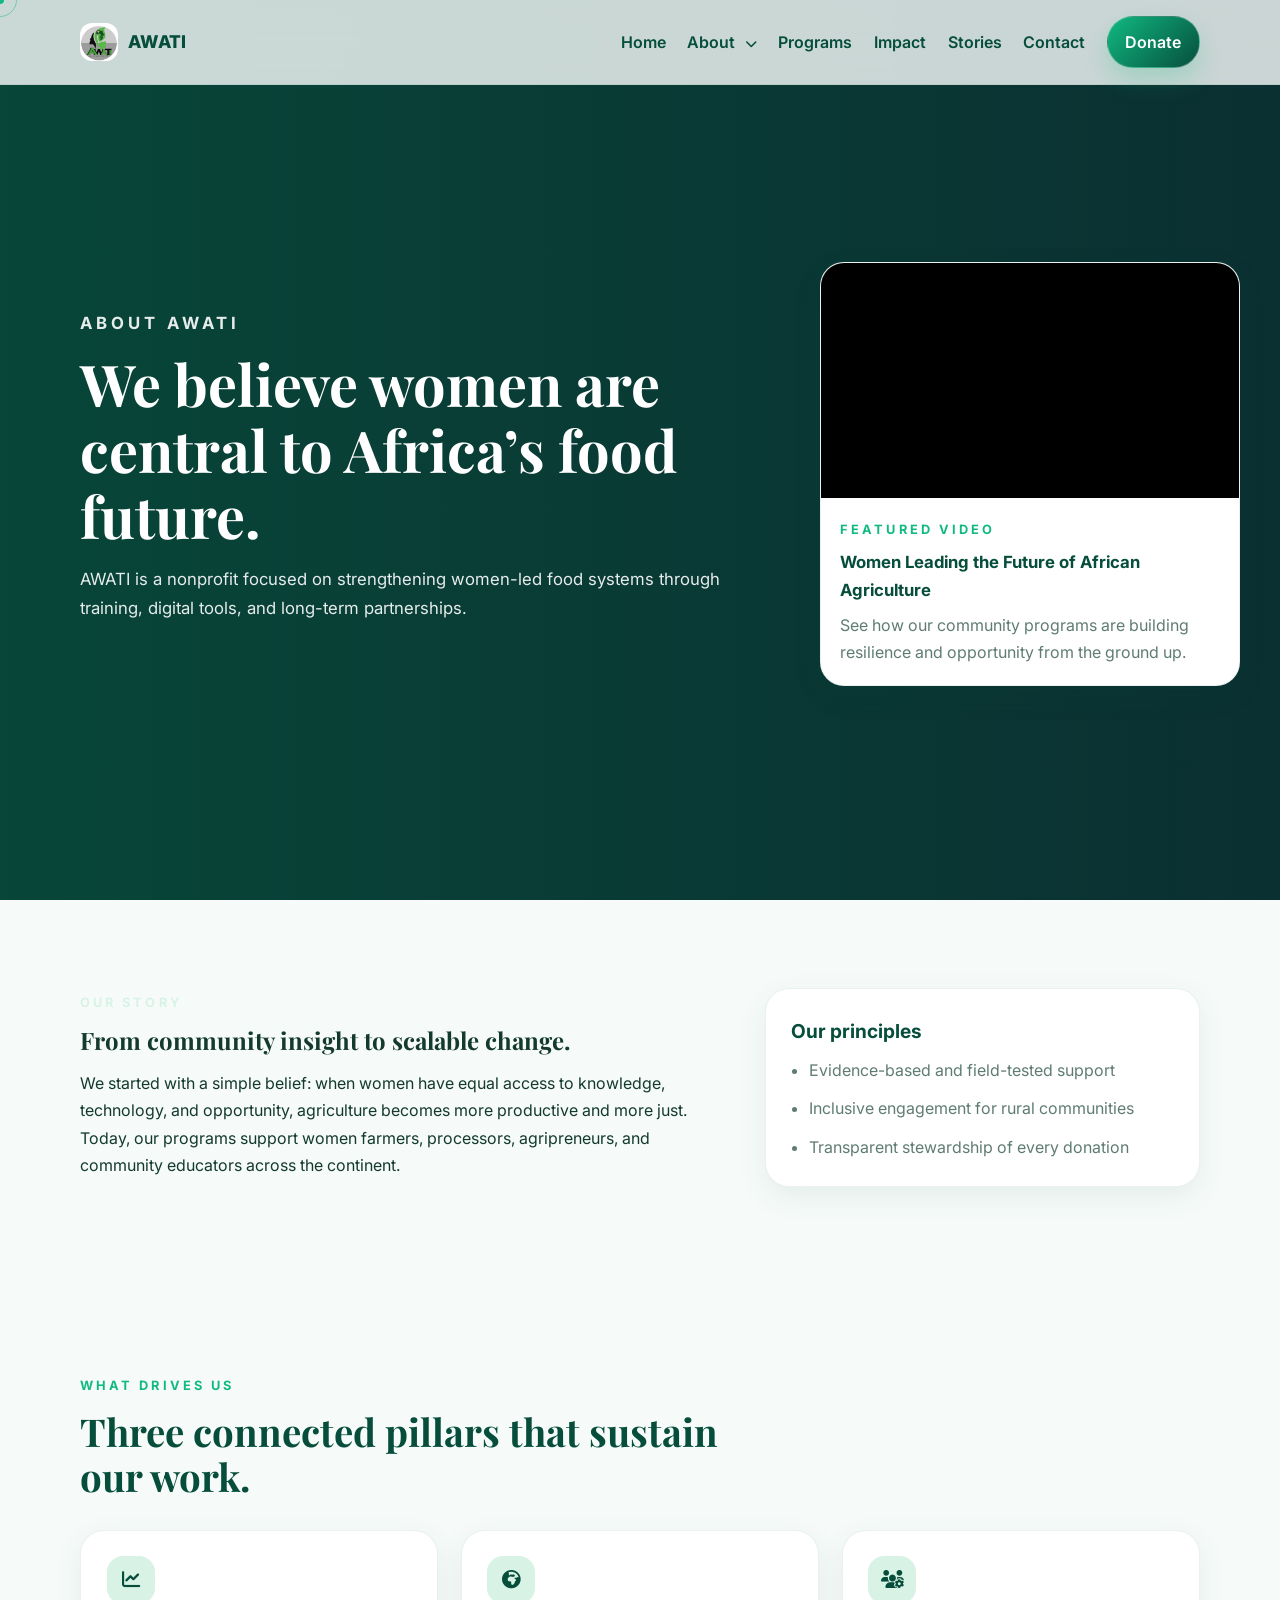
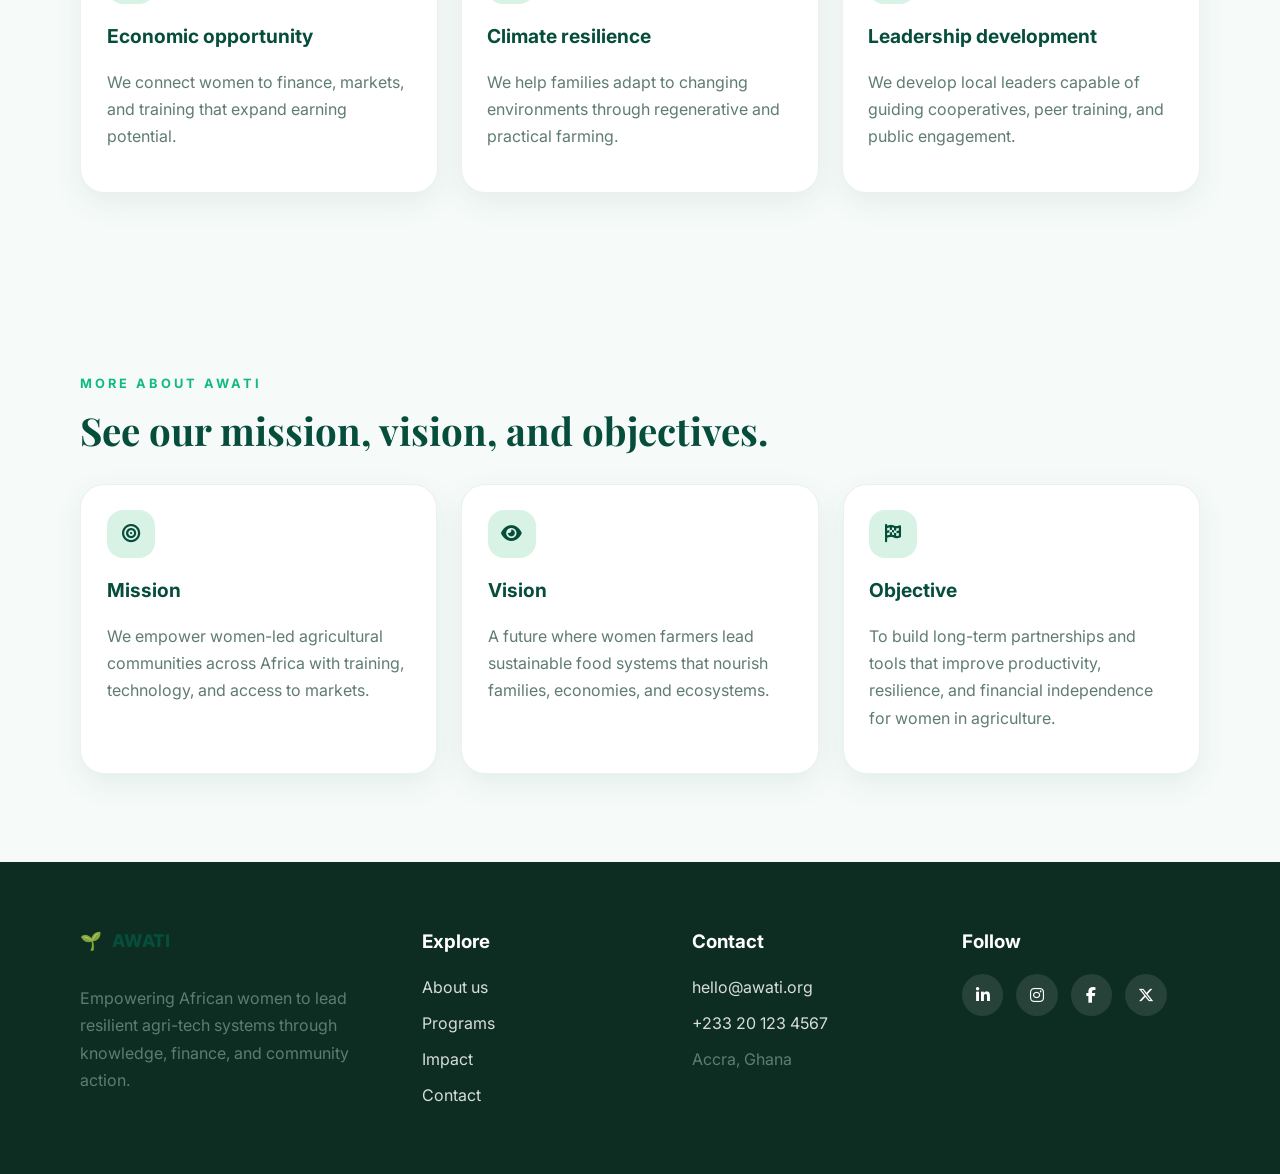
==== about.html @ 0ef60b50 "Add files via upload" ====
<!DOCTYPE html>
<html lang="en">
  <head>
    <meta charset="UTF-8" />
    <meta name="viewport" content="width=device-width, initial-scale=1.0" />
    <title>About AWATI | African Women Agri-Tech Initiative</title>
    <meta name="description" content="Learn how AWATI advances women-led agricultural innovation across Africa." />
    <link rel="preconnect" href="https://fonts.googleapis.com" />
    <link rel="preconnect" href="https://fonts.gstatic.com" crossorigin />
    <link
      href="https://fonts.googleapis.com/css2?family=Inter:wght@400;500;600;700;800&family=Playfair+Display:wght@600;700&display=swap"
      rel="stylesheet"
    />
    <link
      rel="stylesheet"
      href="https://cdnjs.cloudflare.com/ajax/libs/font-awesome/6.5.0/css/all.min.css"
      crossorigin="anonymous"
      referrerpolicy="no-referrer"
    />
    <link rel="stylesheet" href="assets/css/styles.css" />
  </head>
  <body>
    <div class="cursor-dot" aria-hidden="true"></div>
    <div class="cursor-ring" aria-hidden="true"></div>
    <a class="skip-link" href="#main-content">Skip to content</a>

    <header class="site-header">
      <div class="container nav-shell">
        <a class="brand" href="index.html" aria-label="AWATI home">
          <img class="brand-logo" src="assets/images/logo.jpg" alt="AWATI logo" />
          <span class="brand-text">AWATI</span>
        </a>

        <button class="menu-toggle" aria-label="Toggle navigation" aria-expanded="false">
          <span></span>
          <span></span>
          <span></span>
        </button>

        <nav class="site-nav" aria-label="Primary navigation">
          <a class="nav-link" href="index.html">Home</a>
          <div class="nav-item nav-item--dropdown">
            <a class="nav-link" href="about.html" aria-haspopup="true" aria-expanded="false">
              About
              <i class="fa-solid fa-chevron-down nav-chevron" aria-hidden="true"></i>
            </a>
            <div class="nav-dropdown" role="menu" aria-label="About quick links">
              <a class="nav-dropdown-link" href="about.html" role="menuitem">About us</a>
              <a class="nav-dropdown-link" href="team.html" role="menuitem">Our Team</a>
              <a class="nav-dropdown-link" href="about.html#mission" role="menuitem">Mission</a>
              <a class="nav-dropdown-link" href="about.html#vision" role="menuitem">Vision</a>
              <a class="nav-dropdown-link" href="about.html#objective" role="menuitem">Objective</a>
            </div>
          </div>
          <a class="nav-link" href="programs.html">Programs</a>
          <a class="nav-link" href="impact.html">Impact</a>
          <a class="nav-link" href="stories.html">Stories</a>
          <a class="nav-link" href="contact.html">Contact</a>
          <a class="nav-link nav-link--donate" href="contact.html">Donate</a>
        </nav>
      </div>
    </header>

    <main id="main-content">
      <section class="hero hero-inner">
        <div class="hero-media hero-about" aria-hidden="true"></div>
        <div class="hero-overlay"></div>
        <div class="container hero-content hero-content--split">
          <div class="hero-copy narrow">
            <p class="eyebrow">About AWATI</p>
            <h1>We believe women are central to Africa’s food future.</h1>
            <p>
              AWATI is a nonprofit focused on strengthening women-led food systems through training,
              digital tools, and long-term partnerships.
            </p>
          </div>

          <article class="video-card hero-video-card">
            <div class="video-embed-wrapper">
              <iframe
                src="https://www.youtube.com/embed/YQHsXMglC9A?rel=0"
                title="Women Leading the Future of African Agriculture"
                loading="lazy"
                allow="accelerometer; autoplay; clipboard-write; encrypted-media; gyroscope; picture-in-picture"
                allowfullscreen
              ></iframe>
            </div>
            <div class="video-content">
              <p class="eyebrow">Featured video</p>
              <h3>Women Leading the Future of African Agriculture</h3>
              <p>See how our community programs are building resilience and opportunity from the ground up.</p>
            </div>
          </article>
        </div>
      </section>

      <section class="section">
        <div class="container split-layout">
          <div>
            <p class="eyebrow">Our story</p>
            <h2>From community insight to scalable change.</h2>
            <p>
              We started with a simple belief: when women have equal access to knowledge, technology,
              and opportunity, agriculture becomes more productive and more just. Today, our programs
              support women farmers, processors, agripreneurs, and community educators across the continent.
            </p>
          </div>
          <div class="panel-card">
            <h3>Our principles</h3>
            <ul class="check-list">
              <li>Evidence-based and field-tested support</li>
              <li>Inclusive engagement for rural communities</li>
              <li>Transparent stewardship of every donation</li>
            </ul>
          </div>
        </div>
      </section>

      <section class="section">
        <div class="container">
          <div class="section-heading">
            <p class="eyebrow">What drives us</p>
            <h2>Three connected pillars that sustain our work.</h2>
          </div>
          <div class="card-grid three-up">
            <article class="info-card">
              <div class="icon-badge"><i class="fa-solid fa-chart-line"></i></div>
              <h3>Economic opportunity</h3>
              <p>We connect women to finance, markets, and training that expand earning potential.</p>
            </article>
            <article class="info-card">
              <div class="icon-badge"><i class="fa-solid fa-earth-africa"></i></div>
              <h3>Climate resilience</h3>
              <p>We help families adapt to changing environments through regenerative and practical farming.</p>
            </article>
            <article class="info-card">
              <div class="icon-badge"><i class="fa-solid fa-users-gear"></i></div>
              <h3>Leadership development</h3>
              <p>We develop local leaders capable of guiding cooperatives, peer training, and public engagement.</p>
            </article>
          </div>
        </div>
      </section>

      <section class="section section--focus-grid">
        <div class="container">
          <div class="section-heading">
            <p class="eyebrow">More about AWATI</p>
            <h2>See our mission, vision, and objectives.</h2>
          </div>
          <div class="card-grid three-up">
            <article id="mission" class="info-card">
              <div class="icon-badge"><i class="fa-solid fa-bullseye"></i></div>
              <h3>Mission</h3>
              <p>We empower women-led agricultural communities across Africa with training, technology, and access to markets.</p>
            </article>
            <article id="vision" class="info-card">
              <div class="icon-badge"><i class="fa-solid fa-eye"></i></div>
              <h3>Vision</h3>
              <p>A future where women farmers lead sustainable food systems that nourish families, economies, and ecosystems.</p>
            </article>
            <article id="objective" class="info-card">
              <div class="icon-badge"><i class="fa-solid fa-flag-checkered"></i></div>
              <h3>Objective</h3>
              <p>To build long-term partnerships and tools that improve productivity, resilience, and financial independence for women in agriculture.</p>
            </article>
          </div>
        </div>
      </section>
    </main>

    <footer class="site-footer">
      <div class="container footer-grid">
        <div>
          <a class="brand footer-brand" href="index.html">
            <span class="brand-mark">🌱</span>
            <span class="brand-text">AWATI</span>
          </a>
          <p>Empowering African women to lead resilient agri-tech systems through knowledge, finance, and community action.</p>
        </div>
        <div>
          <h3>Explore</h3>
          <ul>
            <li><a href="about.html">About us</a></li>
            <li><a href="programs.html">Programs</a></li>
            <li><a href="impact.html">Impact</a></li>
            <li><a href="contact.html">Contact</a></li>
          </ul>
        </div>
        <div>
          <h3>Contact</h3>
          <ul>
            <li><a href="mailto:hello@awati.org">hello@awati.org</a></li>
            <li><a href="tel:+233201234567">+233 20 123 4567</a></li>
            <li>Accra, Ghana</li>
          </ul>
        </div>
        <div>
          <h3>Follow</h3>
          <div class="social-links">
            <a href="https://www.linkedin.com" target="_blank" rel="noreferrer" aria-label="LinkedIn"><i class="fa-brands fa-linkedin-in"></i></a>
            <a href="https://www.instagram.com" target="_blank" rel="noreferrer" aria-label="Instagram"><i class="fa-brands fa-instagram"></i></a>
            <a href="https://www.facebook.com" target="_blank" rel="noreferrer" aria-label="Facebook"><i class="fa-brands fa-facebook-f"></i></a>
            <a href="https://www.x.com" target="_blank" rel="noreferrer" aria-label="X"><i class="fa-brands fa-x-twitter"></i></a>
          </div>
        </div>
      </div>
    </footer>

    <script src="assets/js/script.js"></script>
  </body>
</html>
---- assets/css/styles.css ----
/* Global design tokens and theme variables */
:root {
  --color-emerald: #10b981;
  --color-forest: #064e3b;
  --color-sage: #d8f3e5;
  --color-bg: #f6fbf9;
  --color-surface: #ffffff;
  --color-text: #133a2d;
  --color-muted: #5f7c72;
  --radius-lg: 24px;
  --radius-md: 16px;
  --shadow-soft: 0 20px 45px rgba(6, 78, 59, 0.12);
  --shadow-card: 0 10px 30px rgba(6, 78, 59, 0.08);
  --container: min(1120px, calc(100% - 2rem));
  --transition: 220ms ease;
}

* {
  box-sizing: border-box;
}

html {
  scroll-behavior: smooth;
}

/* Core page styling and typography */
body {
  margin: 0;
  font-family: 'Inter', sans-serif;
  color: var(--color-text);
  background: var(--color-bg);
  line-height: 1.7;
  overflow-x: hidden;
}

img {
  display: block;
  width: 100%;
}

a {
  color: inherit;
  text-decoration: none;
}

button,
input,
textarea {
  font: inherit;
}

button {
  cursor: pointer;
}

.skip-link {
  position: absolute;
  left: -999px;
  top: 0;
  background: var(--color-forest);
  color: white;
  padding: 0.8rem 1rem;
  z-index: 1000;
}

.skip-link:focus {
  left: 1rem;
  top: 1rem;
}

.container {
  width: var(--container);
  margin: 0 auto;
}

/* Sticky navigation and brand treatment */
.site-header {
  position: fixed;
  inset: 0 0 auto 0;
  z-index: 500;
  padding: 1rem 0;
  background: rgba(246, 251, 249, 0.82);
  backdrop-filter: blur(16px);
  border-bottom: 1px solid rgba(6, 78, 59, 0.08);
}

body[data-theme='dark'] {
  --color-bg: #071612;
  --color-surface: #0f2a21;
  --color-text: #f4fff8;
  --color-muted: #a6c9ba;
  --color-sage: #143b2d;
  --shadow-soft: 0 20px 45px rgba(0, 0, 0, 0.28);
  --shadow-card: 0 10px 30px rgba(0, 0, 0, 0.2);
}

.nav-shell {
  display: flex;
  align-items: center;
  justify-content: space-between;
  gap: 1rem;
}

.brand {
  display: inline-flex;
  align-items: center;
  gap: 0.6rem;
  font-weight: 800;
  font-size: 1.1rem;
  letter-spacing: 0.02em;
}

  .brand-logo {
    display: inline-block;
    width: 2.4rem;
    height: 2.4rem;
    border-radius: 0.75rem;
    object-fit: contain;
  }


.brand-text {
  color: var(--color-forest);
}

.site-nav {
  display: flex;
  align-items: center;
  gap: 1.35rem;
}

.nav-item {
  position: relative;
}

.nav-item--dropdown:hover .nav-dropdown,
.nav-item--dropdown:focus-within .nav-dropdown {
  opacity: 1;
  visibility: visible;
  transform: translateY(0);
}

.nav-link {
  position: relative;
  font-weight: 600;
  color: var(--color-forest);
  transition: color var(--transition);
}

.nav-link::after {
  content: '';
  position: absolute;
  left: 0;
  bottom: -0.25rem;
  width: 100%;
  height: 2px;
  background: var(--color-emerald);
  transform: scaleX(0);
  transform-origin: center;
  transition: transform var(--transition);
}

.nav-link:hover::after,
.nav-link:focus-visible::after {
  transform: scaleX(1);
}

.nav-link--donate {
  padding: 0.72rem 1.1rem;
  border-radius: 999px;
  background: linear-gradient(135deg, var(--color-emerald), var(--color-forest));
  color: white;
  box-shadow: 0 12px 24px rgba(16, 185, 129, 0.22);
  border: 1px solid rgba(255, 255, 255, 0.2);
  transition: transform var(--transition), box-shadow var(--transition), filter var(--transition);
}

.nav-link--donate::after {
  display: none;
}

.nav-link--donate:hover,
.nav-link--donate:focus-visible {
  transform: translateY(-2px);
  box-shadow: 0 16px 28px rgba(16, 185, 129, 0.35);
  filter: brightness(1.04);
}

.nav-chevron {
  margin-left: 0.35rem;
  font-size: 0.75rem;
}

.nav-dropdown {
  position: absolute;
  top: calc(100% + 0.75rem);
  left: 50%;
  min-width: 210px;
  padding: 0.75rem;
  border-radius: 18px;
  background: white;
  box-shadow: var(--shadow-soft);
  opacity: 0;
  visibility: hidden;
  transform: translate(-50%, -0.5rem);
  transition: opacity var(--transition), transform var(--transition), visibility var(--transition);
  z-index: 20;
}

.nav-dropdown-link {
  display: block;
  padding: 0.75rem 1rem;
  border-radius: 14px;
  color: var(--color-forest);
  font-size: 0.95rem;
  font-weight: 600;
  transition: background var(--transition), color var(--transition);
}

.nav-dropdown-link:not(:last-child) {
  margin-bottom: 0.25rem;
}

.nav-dropdown-link:hover,
.nav-dropdown-link:focus-visible {
  background: var(--color-sage);
}

.menu-toggle {
  display: none;
  flex-direction: column;
  gap: 0.3rem;
  border: 0;
  background: transparent;
  padding: 0.25rem;
}

.theme-toggle {
  display: inline-flex;
  align-items: center;
  justify-content: center;
  width: 2.45rem;
  height: 2.45rem;
  border: 0;
  border-radius: 999px;
  background: rgba(16, 185, 129, 0.12);
  color: var(--color-forest);
  transition: transform var(--transition), background var(--transition);
}

.theme-toggle:hover,
.theme-toggle:focus-visible {
  transform: translateY(-2px);
  background: rgba(16, 185, 129, 0.2);
}

.menu-toggle span {
  width: 1.5rem;
  height: 2px;
  background: var(--color-forest);
  border-radius: 999px;
  transition: transform var(--transition), opacity var(--transition);
}

/* Hero layout, overlay, and parallax visuals */
.hero {
  position: relative;
  min-height: 100vh;
  display: grid;
  align-items: center;
  background: #0f172a;
  color: white;
}

.hero-media {
  position: absolute;
  inset: 0;
  overflow: hidden;
  background-image: url('https://images.unsplash.com/photo-1501004318641-b39e6451bec6?auto=format&fit=crop&w=1600&q=80');
  background-size: cover;
  background-position: center;
  transform: translateY(var(--parallax-offset, 0px));
  transition: transform 0.2s ease-out;
}

.hero-slide {
  position: absolute;
  inset: 0;
  opacity: 0;
  background-size: cover;
  background-position: center;
  background-repeat: no-repeat;
  filter: saturate(1.08) contrast(1.05);
  transition: opacity 0.8s ease, transform 0.8s ease;
}

.hero-slide.active {
  opacity: 1;
  transform: scale(1.01);
}

.section--focus-grid .card-grid {
  gap: 1.5rem;
}

.section-heading h2 {
  max-width: 700px;
  margin: 0 auto;
}

.hero-about {
  background-image: url('https://images.unsplash.com/photo-1464226184884-fa280b87c399?auto=format&fit=crop&w=1600&q=80');
}

.hero-programs {
  background-image: url('https://images.unsplash.com/photo-1461354464878-ad92f492a5a0?auto=format&fit=crop&w=1600&q=80');
}

.hero-impact {
  background-image: url('https://images.unsplash.com/photo-1472396961693-142e6e269027?auto=format&fit=crop&w=1600&q=80');
}

.hero-stories {
  background-image: url('https://images.unsplash.com/photo-1500937386664-56d1dfef3854?auto=format&fit=crop&w=1600&q=80');
}

.hero-contact {
  background-image: url('https://images.unsplash.com/photo-1416879595882-3373a0480b5b?auto=format&fit=crop&w=1600&q=80');
}

.hero-overlay {
  position: absolute;
  inset: 0;
  background: linear-gradient(90deg, rgba(6, 78, 59, 0.85) 0%, rgba(6, 78, 59, 0.45) 100%);
}

.hero-float {
  position: absolute;
  z-index: 0;
  opacity: 0.3;
  font-size: 2rem;
  pointer-events: none;
  animation: floatY 6s ease-in-out infinite;
}

.hero-float-one {
  top: 18%;
  left: 10%;
}

.hero-float-two {
  bottom: 16%;
  right: 18%;
  animation-delay: 1.2s;
}

.hero-float-three {
  top: 28%;
  right: 8%;
  animation-delay: 2.2s;
}

.hero-content {
  position: relative;
  z-index: 1;
  padding: 8rem 0 5rem;
}

/* Hero split layout for featured video placement */
.hero-content--split {
  display: grid;
  grid-template-columns: 1.2fr 0.8fr;
  gap: 2rem;
  align-items: center;
}

.hero-copy {
  max-width: 720px;
}

.hero-copy.narrow {
  max-width: 660px;
}

.eyebrow {
  display: inline-block;
  margin: 0 0 0.8rem;
  text-transform: uppercase;
  letter-spacing: 0.24em;
  font-size: 0.8rem;
  font-weight: 700;
  color: var(--color-sage);
}

.hero h1,
.section-heading h2,
.split-layout h2,
.panel-card h2 {
  font-family: 'Playfair Display', serif;
  line-height: 1.15;
  margin: 0 0 1rem;
}

.hero h1 {
  font-size: clamp(2.2rem, 4.5vw, 4.2rem);
}

.hero-copy p {
  font-size: 1.05rem;
  color: rgba(255, 255, 255, 0.9);
}

.hero-actions {
  display: flex;
  flex-wrap: wrap;
  gap: 1rem;
  margin-top: 1.5rem;
}

.btn {
  display: inline-flex;
  align-items: center;
  justify-content: center;
  gap: 0.5rem;
  padding: 0.9rem 1.25rem;
  border-radius: 999px;
  font-weight: 700;
  border: 1px solid transparent;
  transition: transform var(--transition), box-shadow var(--transition), background var(--transition);
}

.btn:hover,
.btn:focus-visible {
  transform: translateY(-2px);
}

.btn-primary {
  background: linear-gradient(135deg, var(--color-emerald), var(--color-forest));
  color: white;
  box-shadow: 0 12px 24px rgba(16, 185, 129, 0.22);
}

.btn-secondary {
  background: rgba(255, 255, 255, 0.16);
  color: white;
  border-color: rgba(255, 255, 255, 0.4);
}

/* Section spacing and reusable content card styles */
.section {
  padding: 5.5rem 0;
}

.partner-section,
.testimonials-section,
.timeline-section,
.faq-section {
  position: relative;
}

.section-heading {
  max-width: 720px;
  margin-bottom: 2rem;
}

.section-heading .eyebrow {
  color: var(--color-emerald);
}

.section-heading h2 {
  font-size: clamp(1.8rem, 3vw, 2.6rem);
  color: var(--color-forest);
}

.section-heading.light .eyebrow,
.section-heading.light h2 {
  color: white;
}

.section-heading p {
  color: var(--color-muted);
}

.card-grid {
  display: grid;
  gap: 1.4rem;
}

.three-up {
  grid-template-columns: repeat(3, minmax(0, 1fr));
}

.four-up {
  grid-template-columns: repeat(4, minmax(0, 1fr));
}

.info-card,
.story-card,
.panel-card,
.stat-card,
.newsletter-card {
  background: var(--color-surface);
  border: 1px solid rgba(6, 78, 59, 0.08);
  border-radius: var(--radius-lg);
  box-shadow: var(--shadow-card);
  transition: transform var(--transition), box-shadow var(--transition), border-color var(--transition);
}

.info-card:hover,
.story-card:hover,
.panel-card:hover,
.stat-card:hover,
.newsletter-card:hover {
  transform: translateY(-4px);
  box-shadow: 0 18px 36px rgba(6, 78, 59, 0.14);
  border-color: rgba(16, 185, 129, 0.25);
}

.info-card,
.story-card,
.panel-card,
.stat-card {
  padding: 1.6rem;
}

.icon-badge {
  display: inline-grid;
  place-items: center;
  width: 3rem;
  height: 3rem;
  border-radius: 1rem;
  background: var(--color-sage);
  color: var(--color-forest);
  font-size: 1.15rem;
  margin-bottom: 1rem;
}

.team-photo-wrapper {
  width: 96px;
  height: 96px;
  margin-bottom: 1rem;
  border-radius: 50%;
  overflow: hidden;
  box-shadow: 0 18px 36px rgba(6, 78, 59, 0.12);
}

.team-photo {
  display: block;
  width: 100%;
  height: 100%;
  object-fit: cover;
}

.info-card h3,
.story-card h3,
.panel-card h3,
.stat-card h3 {
  margin: 0 0 0.6rem;
  font-size: 1.2rem;
  color: var(--color-forest);
}

.info-card p,
.story-card p,
.panel-card p,
.stat-card p,
.site-footer p,
.site-footer li,
.check-list li {
  color: var(--color-muted);
}

.partner-card,
.testimonial-card,
.timeline-item,
.faq-item {
  background: var(--color-surface);
  border: 1px solid rgba(6, 78, 59, 0.08);
  border-radius: var(--radius-lg);
  box-shadow: var(--shadow-card);
}

.partner-card {
  padding: 1.4rem;
}

.partner-card h3 {
  margin: 0 0 0.5rem;
  color: var(--color-forest);
}

.stats-section {
  background: linear-gradient(135deg, var(--color-forest), var(--color-emerald));
  color: white;
}

.stat-card {
  background: rgba(255, 255, 255, 0.14);
  border-color: rgba(255, 255, 255, 0.18);
  backdrop-filter: blur(8px);
}

.stat-card h3 {
  color: white;
  font-size: clamp(1.8rem, 3vw, 2.4rem);
}

.split-layout {
  display: grid;
  grid-template-columns: 1.2fr 0.8fr;
  gap: 2rem;
  align-items: start;
}

.side-stack {
  display: flex;
  flex-direction: column;
  gap: 1rem;
}

.video-card {
  background: var(--color-surface);
  border: 1px solid rgba(6, 78, 59, 0.08);
  border-radius: var(--radius-lg);
  box-shadow: var(--shadow-card);
  overflow: hidden;
  transition: transform var(--transition), box-shadow var(--transition);
}

.video-card:hover {
  transform: translateY(-4px);
  box-shadow: 0 18px 36px rgba(6, 78, 59, 0.14);
}

.hero-video-card {
  max-width: 420px;
  margin-left: auto;
  margin-right: -0.5rem;
  transform: translateX(2rem);
}

.video-link {
  display: block;
}

.video-embed-wrapper {
  position: relative;
  width: 100%;
  padding-top: 56.25%;
  background: #000;
}

.video-embed-wrapper iframe {
  position: absolute;
  inset: 0;
  width: 100%;
  height: 100%;
  border: 0;
}

.video-content {
  padding: 1.1rem 1.2rem 1.2rem;
}

.video-content .eyebrow {
  color: var(--color-emerald);
  margin-bottom: 0.4rem;
}

.video-content h3 {
  margin: 0 0 0.45rem;
  color: var(--color-forest);
  font-size: 1.05rem;
}

.video-content p {
  margin: 0;
  color: var(--color-muted);
}

.text-link {
  display: inline-flex;
  align-items: center;
  gap: 0.5rem;
  margin-top: 1rem;
  font-weight: 700;
  color: var(--color-emerald);
}

.check-list {
  padding-left: 1.1rem;
  margin: 0;
}

.check-list li + li {
  margin-top: 0.7rem;
}

.story-card {
  overflow: hidden;
  padding: 0;
}

.story-card img {
  height: 220px;
  object-fit: cover;
}

.story-content {
  padding: 1.3rem 1.4rem 1.6rem;
}

.newsletter-section {
  padding-top: 0;
}

.testimonial-grid {
  display: grid;
  grid-template-columns: repeat(3, minmax(0, 1fr));
  gap: 1.3rem;
  margin-top: 1.5rem;
}

.testimonial-card {
  padding: 1.6rem;
  min-height: 220px;
  display: grid;
  gap: 0.8rem;
  align-content: start;
}

.testimonial-card strong {
  display: block;
  margin-top: 1rem;
}

@media (max-width: 920px) {
  .testimonial-grid {
    grid-template-columns: repeat(2, minmax(0, 1fr));
  }
}

@media (max-width: 760px) {
  .testimonial-grid {
    grid-template-columns: 1fr;
  }
}

.testimonial-card p {
  font-size: 1.08rem;
  margin: 0 0 1rem;
  color: var(--color-text);
}

.testimonial-card strong {
  color: var(--color-emerald);
}

.testimonial-dots {
  display: flex;
  gap: 0.55rem;
  justify-content: center;
  margin-top: 1rem;
}

.dot {
  width: 0.85rem;
  height: 0.85rem;
  border-radius: 999px;
  border: 0;
  background: rgba(6, 78, 59, 0.25);
}

.dot.active {
  background: var(--color-emerald);
}

.timeline {
  display: grid;
  grid-template-columns: repeat(4, minmax(0, 1fr));
  gap: 1rem;
  margin-top: 1.5rem;
}

.timeline-item {
  padding: 1.3rem;
}

.timeline-item span {
  display: inline-block;
  margin-bottom: 0.7rem;
  font-weight: 800;
  color: var(--color-emerald);
}

.faq-list {
  display: grid;
  gap: 1rem;
  margin-top: 1.25rem;
}

.faq-item {
  overflow: hidden;
}

.faq-question {
  width: 100%;
  display: flex;
  justify-content: space-between;
  align-items: center;
  padding: 1rem 1.2rem;
  border: 0;
  background: transparent;
  color: var(--color-forest);
  font-weight: 700;
  text-align: left;
}

.faq-answer {
  max-height: 0;
  overflow: hidden;
  transition: max-height 220ms ease;
  padding: 0 1.2rem;
}

.faq-item.active .faq-answer {
  max-height: 200px;
  padding-bottom: 1rem;
}

.floating-donate {
  position: fixed;
  right: 1.2rem;
  bottom: 1.2rem;
  z-index: 600;
  padding: 0.95rem 1.2rem;
  border-radius: 999px;
  background: linear-gradient(135deg, var(--color-emerald), var(--color-forest));
  color: white;
  box-shadow: 0 16px 30px rgba(16, 185, 129, 0.28);
}

@keyframes floatY {
  0%,
  100% {
    transform: translateY(0) scale(1);
  }
  50% {
    transform: translateY(-12px) scale(1.04);
  }
}

.newsletter-card {
  padding: 2rem;
  display: flex;
  align-items: center;
  justify-content: space-between;
  gap: 1rem;
  flex-wrap: wrap;
}

.newsletter-form {
  display: flex;
  gap: 0.8rem;
  flex: 1;
  max-width: 520px;
}

.newsletter-form input,
.contact-form input,
.contact-form textarea {
  width: 100%;
  border: 1px solid rgba(6, 78, 59, 0.12);
  border-radius: 999px;
  padding: 0.95rem 1rem;
  background: var(--color-bg);
  color: var(--color-text);
}

.contact-form textarea {
  border-radius: 16px;
    resize: none;
}


.form-row {
  margin-bottom: 1rem;
}

.form-row label {
  display: inline-block;
  margin-bottom: 0.4rem;
  font-weight: 600;
}

.form-message {
  margin: 0.75rem 0 0;
  color: var(--color-forest);
  font-weight: 600;
}

/* Footer and contact/social link styling */
.site-footer {
  padding: 4rem 0;
  background: #0d2c22;
  color: white;
}

.footer-grid {
  display: grid;
  grid-template-columns: 1.3fr 1fr 1fr 1fr;
  gap: 2rem;
}

.footer-brand {
  margin-bottom: 0.8rem;
}

.site-footer h3 {
  margin: 0 0 1rem;
  color: white;
}

.site-footer ul {
  list-style: none;
  padding: 0;
  margin: 0;
}

.site-footer li + li {
  margin-top: 0.55rem;
}

.site-footer a {
  color: rgba(255, 255, 255, 0.84);
}

.social-links {
  display: flex;
  flex-wrap: wrap;
  gap: 0.8rem;
}

.social-links a {
  display: inline-grid;
  place-items: center;
  width: 2.6rem;
  height: 2.6rem;
  border-radius: 999px;
  background: rgba(255, 255, 255, 0.1);
  color: white;
  transition: transform var(--transition), background var(--transition), box-shadow var(--transition);
}

.social-links a:hover,
.social-links a:focus-visible {
  transform: translateY(-2px);
  background: rgba(255, 255, 255, 0.2);
}

.large-links a {
  width: 3rem;
  height: 3rem;
}

.contact-layout {
  display: grid;
  grid-template-columns: 1.2fr 0.8fr;
  gap: 2rem;
}

.cursor-dot,
.cursor-ring {
  position: fixed;
  border-radius: 50%;
  pointer-events: none;
  transform: translate(-50%, -50%);
  z-index: 1000;
}

.cursor-dot {
  width: 8px;
  height: 8px;
  background: var(--color-emerald);
}

.cursor-ring {
  width: 34px;
  height: 34px;
  border: 1px solid rgba(16, 185, 129, 0.45);
  transition: width 0.2s ease, height 0.2s ease, border-color 0.2s ease;
}

.sr-only {
  position: absolute;
  width: 1px;
  height: 1px;
  padding: 0;
  margin: -1px;
  overflow: hidden;
  clip: rect(0, 0, 0, 0);
  white-space: nowrap;
  border: 0;
}

/* Tablet and mobile responsive rules */
@media (max-width: 920px) {
  .three-up,
  .four-up,
  .split-layout,
  .contact-layout,
  .footer-grid,
  .timeline {
    grid-template-columns: 1fr 1fr;
  }

  .newsletter-card {
    align-items: flex-start;
  }
}

@media (max-width: 760px) {
  .menu-toggle {
    display: inline-flex;
  }

  .hero-content--split {
    grid-template-columns: 1fr;
    gap: 1.2rem;
  }

  .hero-video-card {
    max-width: 100%;
    margin-left: 0;
    margin-right: 0;
    transform: none;
  }

  .site-nav {
    position: absolute;
    top: 100%;
    right: 1rem;
    flex-direction: column;
    align-items: flex-start;
    background: var(--color-surface);
    padding: 1rem;
    border-radius: 1rem;
    box-shadow: var(--shadow-soft);
    opacity: 0;
    visibility: hidden;
    transform: translateY(-8px);
    transition: var(--transition);
  }

  .site-nav.open {
    opacity: 1;
    visibility: visible;
    transform: translateY(0);
  }

  .nav-item--dropdown.active .nav-dropdown {
    opacity: 1;
    visibility: visible;
    transform: translateY(0);
  }

  .nav-dropdown {
    position: static;
    transform: translateY(0) !important;
    opacity: 1 !important;
    visibility: visible !important;
    background: transparent;
    box-shadow: none;
    padding: 0;
    margin-top: 0.5rem;
  }

  .nav-dropdown-link {
    padding: 0.8rem 1rem;
    background: rgba(16, 185, 129, 0.06);
    margin: 0.2rem 0;
    width: 100%;
    border-radius: 14px;
  }

  .three-up,
  .four-up,
  .split-layout,
  .contact-layout,
  .footer-grid,
  .timeline {
    grid-template-columns: 1fr;
  }

  .testimonial-carousel {
    grid-template-columns: 1fr;
  }

  .carousel-btn {
    display: none;
  }

  .newsletter-form {
    width: 100%;
    flex-direction: column;
  }

  .hero-content--split {
    grid-template-columns: 1fr;
  }

  .hero-video-card {
    margin-left: 0;
    max-width: none;
  }

  .cursor-dot,
  .cursor-ring {
    display: none;
  }

  .hero-content {
    padding-top: 7rem;
  }
}
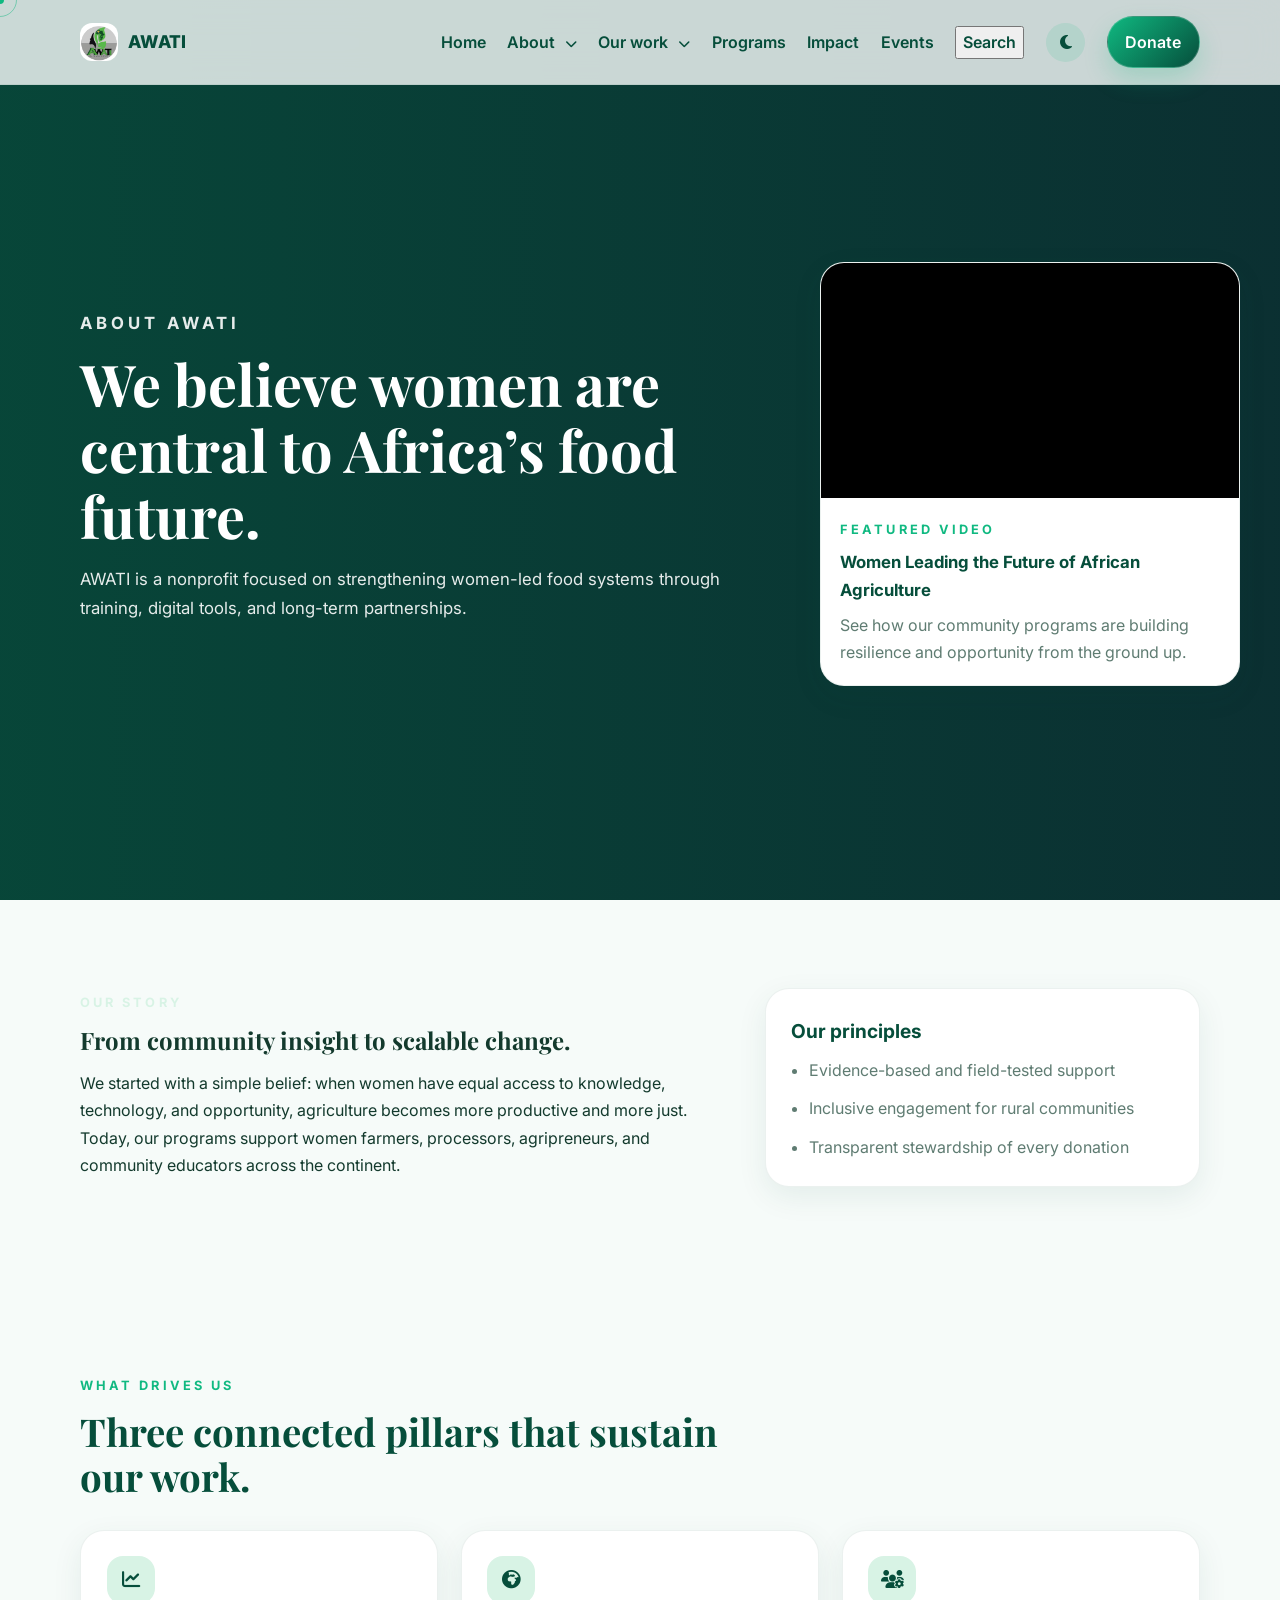
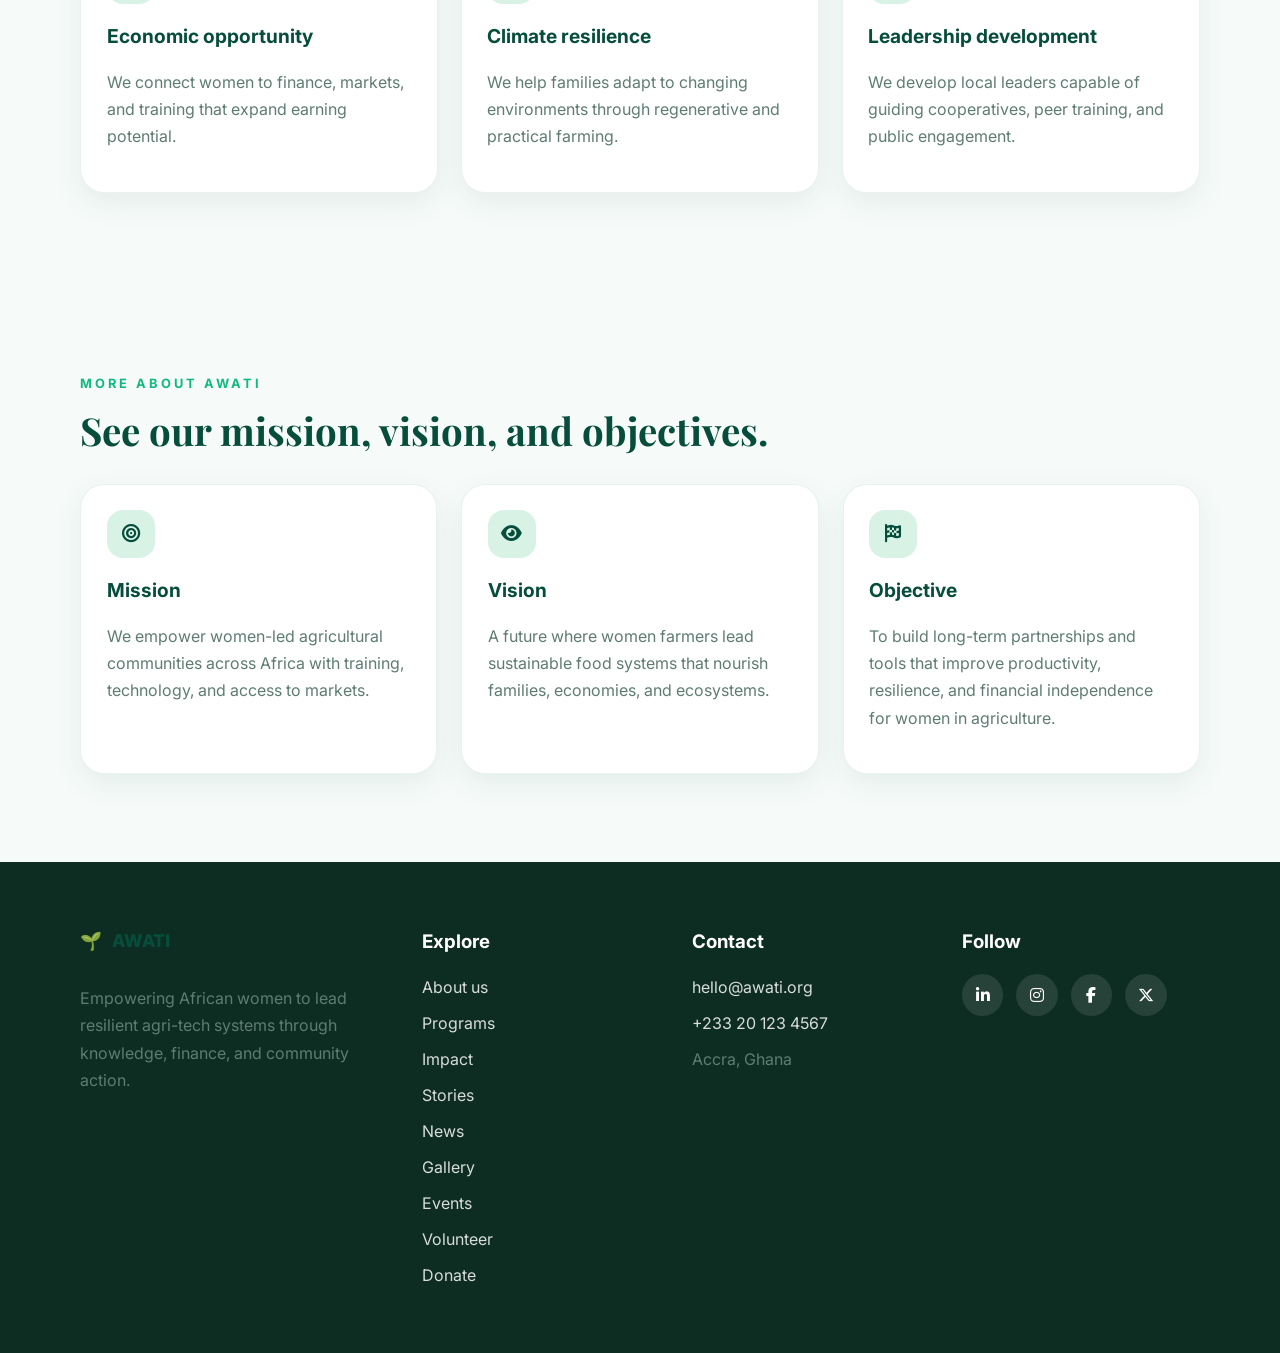
==== commit 7f61cd3c: "Add files via upload" ====
--- a/about.html
+++ b/about.html
@@ -17,7 +17,7 @@
       crossorigin="anonymous"
       referrerpolicy="no-referrer"
     />
-    <link rel="stylesheet" href="assets/css/styles.css" />
+    <link rel="stylesheet" href="styles.css" />
   </head>
   <body>
     <div class="cursor-dot" aria-hidden="true"></div>
@@ -27,7 +27,7 @@
     <header class="site-header">
       <div class="container nav-shell">
         <a class="brand" href="index.html" aria-label="AWATI home">
-          <img class="brand-logo" src="assets/images/logo.jpg" alt="AWATI logo" />
+          <img class="brand-logo" src="images/logo.jpg" alt="AWATI logo" />
           <span class="brand-text">AWATI</span>
         </a>
 
@@ -52,11 +52,26 @@
               <a class="nav-dropdown-link" href="about.html#objective" role="menuitem">Objective</a>
             </div>
           </div>
+          <div class="nav-item nav-item--dropdown">
+            <a class="nav-link" href="news.html" aria-haspopup="true" aria-expanded="false">
+              Our work
+              <i class="fa-solid fa-chevron-down nav-chevron" aria-hidden="true"></i>
+            </a>
+            <div class="nav-dropdown" role="menu" aria-label="Our work quick links">
+              <a class="nav-dropdown-link" href="news.html" role="menuitem">News</a>
+              <a class="nav-dropdown-link" href="gallery.html" role="menuitem">Gallery</a>
+              <a class="nav-dropdown-link" href="stories.html" role="menuitem">Stories</a>
+              <a class="nav-dropdown-link" href="volunteer.html" role="menuitem">Volunteer</a>
+            </div>
+          </div>
           <a class="nav-link" href="programs.html">Programs</a>
           <a class="nav-link" href="impact.html">Impact</a>
-          <a class="nav-link" href="stories.html">Stories</a>
-          <a class="nav-link" href="contact.html">Contact</a>
-          <a class="nav-link nav-link--donate" href="contact.html">Donate</a>
+          <a class="nav-link" href="events.html">Events</a>
+          <button class="search-toggle nav-link" type="button" aria-label="Search site">Search</button>
+          <button class="theme-toggle" type="button" aria-label="Toggle color theme">
+            <i class="fa-solid fa-moon"></i>
+          </button>
+          <a class="nav-link nav-link--donate" href="donate.html">Donate</a>
         </nav>
       </div>
     </header>
@@ -184,7 +199,12 @@
             <li><a href="about.html">About us</a></li>
             <li><a href="programs.html">Programs</a></li>
             <li><a href="impact.html">Impact</a></li>
-            <li><a href="contact.html">Contact</a></li>
+            <li><a href="stories.html">Stories</a></li>
+            <li><a href="news.html">News</a></li>
+            <li><a href="gallery.html">Gallery</a></li>
+            <li><a href="events.html">Events</a></li>
+            <li><a href="volunteer.html">Volunteer</a></li>
+            <li><a href="donate.html">Donate</a></li>
           </ul>
         </div>
         <div>
@@ -207,6 +227,6 @@
       </div>
     </footer>
 
-    <script src="assets/js/script.js"></script>
+    <script src="script.js"></script>
   </body>
 </html>
--- a/styles.css
+++ b/styles.css
@@ -0,0 +1,1442 @@
+/* Global design tokens and theme variables */
+:root {
+  --color-emerald: #10b981;
+  --color-forest: #064e3b;
+  --color-sage: #d8f3e5;
+  --color-bg: #f6fbf9;
+  --color-surface: #ffffff;
+  --color-text: #133a2d;
+  --color-muted: #5f7c72;
+  --radius-lg: 24px;
+  --radius-md: 16px;
+  --shadow-soft: 0 20px 45px rgba(6, 78, 59, 0.12);
+  --shadow-card: 0 10px 30px rgba(6, 78, 59, 0.08);
+  --container: min(1120px, calc(100% - 2rem));
+  --transition: 220ms ease;
+}
+
+* {
+  box-sizing: border-box;
+}
+
+html {
+  scroll-behavior: smooth;
+}
+
+/* Core page styling and typography */
+body {
+  margin: 0;
+  font-family: 'Inter', sans-serif;
+  color: var(--color-text);
+  background: var(--color-bg);
+  line-height: 1.7;
+  overflow-x: hidden;
+}
+
+img {
+  display: block;
+  width: 100%;
+}
+
+a {
+  color: inherit;
+  text-decoration: none;
+}
+
+button,
+input,
+textarea {
+  font: inherit;
+}
+
+button {
+  cursor: pointer;
+}
+
+.skip-link {
+  position: absolute;
+  left: -999px;
+  top: 0;
+  background: var(--color-forest);
+  color: white;
+  padding: 0.8rem 1rem;
+  z-index: 1000;
+}
+
+.skip-link:focus {
+  left: 1rem;
+  top: 1rem;
+}
+
+.container {
+  width: var(--container);
+  margin: 0 auto;
+}
+
+/* Sticky navigation and brand treatment */
+.site-header {
+  position: fixed;
+  inset: 0 0 auto 0;
+  z-index: 500;
+  padding: 1rem 0;
+  background: rgba(246, 251, 249, 0.82);
+  backdrop-filter: blur(16px);
+  border-bottom: 1px solid rgba(6, 78, 59, 0.08);
+}
+
+body[data-theme='dark'] {
+  --color-bg: #071612;
+  --color-surface: #0f2a21;
+  --color-text: #f4fff8;
+  --color-muted: #a6c9ba;
+  --color-sage: #143b2d;
+  --shadow-soft: 0 20px 45px rgba(0, 0, 0, 0.28);
+  --shadow-card: 0 10px 30px rgba(0, 0, 0, 0.2);
+}
+
+.nav-shell {
+  display: flex;
+  align-items: center;
+  justify-content: space-between;
+  gap: 1rem;
+}
+
+.brand {
+  display: inline-flex;
+  align-items: center;
+  gap: 0.6rem;
+  font-weight: 800;
+  font-size: 1.1rem;
+  letter-spacing: 0.02em;
+}
+
+  .brand-logo {
+    display: inline-block;
+    width: 2.4rem;
+    height: 2.4rem;
+    border-radius: 0.75rem;
+    object-fit: contain;
+  }
+
+
+.brand-text {
+  color: var(--color-forest);
+}
+
+.site-nav {
+  display: flex;
+  align-items: center;
+  gap: 1.35rem;
+}
+
+.nav-item {
+  position: relative;
+}
+
+.nav-item--dropdown:hover .nav-dropdown,
+.nav-item--dropdown:focus-within .nav-dropdown {
+  opacity: 1;
+  visibility: visible;
+  transform: translateY(0);
+}
+
+.nav-link {
+  position: relative;
+  font-weight: 600;
+  color: var(--color-forest);
+  transition: color var(--transition);
+}
+
+.nav-link::after {
+  content: '';
+  position: absolute;
+  left: 0;
+  bottom: -0.25rem;
+  width: 100%;
+  height: 2px;
+  background: var(--color-emerald);
+  transform: scaleX(0);
+  transform-origin: center;
+  transition: transform var(--transition);
+}
+
+.nav-link:hover::after,
+.nav-link:focus-visible::after {
+  transform: scaleX(1);
+}
+
+.nav-link--donate {
+  padding: 0.72rem 1.1rem;
+  border-radius: 999px;
+  background: linear-gradient(135deg, var(--color-emerald), var(--color-forest));
+  color: white;
+  box-shadow: 0 12px 24px rgba(16, 185, 129, 0.22);
+  border: 1px solid rgba(255, 255, 255, 0.2);
+  transition: transform var(--transition), box-shadow var(--transition), filter var(--transition);
+}
+
+.nav-link--donate::after {
+  display: none;
+}
+
+.nav-link--donate:hover,
+.nav-link--donate:focus-visible {
+  transform: translateY(-2px);
+  box-shadow: 0 16px 28px rgba(16, 185, 129, 0.35);
+  filter: brightness(1.04);
+}
+
+.nav-chevron {
+  margin-left: 0.35rem;
+  font-size: 0.75rem;
+}
+
+.nav-dropdown {
+  position: absolute;
+  top: calc(100% + 0.75rem);
+  left: 50%;
+  min-width: 210px;
+  padding: 0.75rem;
+  border-radius: 18px;
+  background: white;
+  box-shadow: var(--shadow-soft);
+  opacity: 0;
+  visibility: hidden;
+  transform: translate(-50%, -0.5rem);
+  transition: opacity var(--transition), transform var(--transition), visibility var(--transition);
+  z-index: 20;
+}
+
+.nav-dropdown-link {
+  display: block;
+  padding: 0.75rem 1rem;
+  border-radius: 14px;
+  color: var(--color-forest);
+  font-size: 0.95rem;
+  font-weight: 600;
+  transition: background var(--transition), color var(--transition);
+}
+
+.nav-dropdown-link:not(:last-child) {
+  margin-bottom: 0.25rem;
+}
+
+.nav-dropdown-link:hover,
+.nav-dropdown-link:focus-visible {
+  background: var(--color-sage);
+}
+
+.menu-toggle {
+  display: none;
+  flex-direction: column;
+  gap: 0.3rem;
+  border: 0;
+  background: transparent;
+  padding: 0.25rem;
+}
+
+.theme-toggle {
+  display: inline-flex;
+  align-items: center;
+  justify-content: center;
+  width: 2.45rem;
+  height: 2.45rem;
+  border: 0;
+  border-radius: 999px;
+  background: rgba(16, 185, 129, 0.12);
+  color: var(--color-forest);
+  transition: transform var(--transition), background var(--transition);
+}
+
+.theme-toggle:hover,
+.theme-toggle:focus-visible {
+  transform: translateY(-2px);
+  background: rgba(16, 185, 129, 0.2);
+}
+
+.menu-toggle span {
+  width: 1.5rem;
+  height: 2px;
+  background: var(--color-forest);
+  border-radius: 999px;
+  transition: transform var(--transition), opacity var(--transition);
+}
+
+/* Hero layout, overlay, and parallax visuals */
+.hero {
+  position: relative;
+  min-height: 100vh;
+  display: grid;
+  align-items: center;
+  background: #0f172a;
+  color: white;
+}
+
+.hero-media {
+  position: absolute;
+  inset: 0;
+  overflow: hidden;
+  background-image: url('https://images.unsplash.com/photo-1501004318641-b39e6451bec6?auto=format&fit=crop&w=1600&q=80');
+  background-size: cover;
+  background-position: center;
+  transform: translateY(var(--parallax-offset, 0px));
+  transition: transform 0.2s ease-out;
+}
+
+.hero-slide {
+  position: absolute;
+  inset: 0;
+  opacity: 0;
+  background-size: cover;
+  background-position: center;
+  background-repeat: no-repeat;
+  filter: saturate(1.08) contrast(1.05);
+  transition: opacity 0.8s ease, transform 0.8s ease;
+}
+
+.hero-slide.active {
+  opacity: 1;
+  transform: scale(1.01);
+}
+
+.section--focus-grid .card-grid {
+  gap: 1.5rem;
+}
+
+.section-heading h2 {
+  max-width: 700px;
+  margin: 0 auto;
+}
+
+.hero-about {
+  background-image: url('https://images.unsplash.com/photo-1464226184884-fa280b87c399?auto=format&fit=crop&w=1600&q=80');
+}
+
+.hero-programs {
+  background-image: url('https://images.unsplash.com/photo-1461354464878-ad92f492a5a0?auto=format&fit=crop&w=1600&q=80');
+}
+
+.hero-impact {
+  background-image: url('https://images.unsplash.com/photo-1472396961693-142e6e269027?auto=format&fit=crop&w=1600&q=80');
+}
+
+.hero-stories {
+  background-image: url('https://images.unsplash.com/photo-1500937386664-56d1dfef3854?auto=format&fit=crop&w=1600&q=80');
+}
+
+.hero-contact {
+  background-image: url('https://images.unsplash.com/photo-1416879595882-3373a0480b5b?auto=format&fit=crop&w=1600&q=80');
+}
+
+.hero-donate {
+  background-image: url('images/hero/hero-5.svg');
+  background-size: cover;
+  background-position: center;
+}
+
+.hero-news {
+  background-image: url('images/hero/hero-4.svg');
+  background-size: cover;
+  background-position: center;
+}
+
+.hero-events {
+  background-image: url('images/hero/hero-2.svg');
+  background-size: cover;
+  background-position: center;
+}
+
+.hero-volunteer {
+  background-image: url('images/hero/hero-3.svg');
+  background-size: cover;
+  background-position: center;
+}
+
+.hero-gallery {
+  background-image: url('images/hero/hero-1.svg');
+  background-size: cover;
+  background-position: center;
+}
+
+.hero-overlay {
+  position: absolute;
+  inset: 0;
+  background: linear-gradient(90deg, rgba(6, 78, 59, 0.85) 0%, rgba(6, 78, 59, 0.45) 100%);
+}
+
+.hero-float {
+  position: absolute;
+  z-index: 0;
+  opacity: 0.3;
+  font-size: 2rem;
+  pointer-events: none;
+  animation: floatY 6s ease-in-out infinite;
+}
+
+.hero-float-one {
+  top: 18%;
+  left: 10%;
+}
+
+.hero-float-two {
+  bottom: 16%;
+  right: 18%;
+  animation-delay: 1.2s;
+}
+
+.hero-float-three {
+  top: 28%;
+  right: 8%;
+  animation-delay: 2.2s;
+}
+
+.hero-content {
+  position: relative;
+  z-index: 1;
+  padding: 8rem 0 5rem;
+}
+
+/* Hero split layout for featured video placement */
+.hero-content--split {
+  display: grid;
+  grid-template-columns: 1.2fr 0.8fr;
+  gap: 2rem;
+  align-items: center;
+}
+
+.hero-copy {
+  max-width: 720px;
+}
+
+.hero-copy.narrow {
+  max-width: 660px;
+}
+
+.eyebrow {
+  display: inline-block;
+  margin: 0 0 0.8rem;
+  text-transform: uppercase;
+  letter-spacing: 0.24em;
+  font-size: 0.8rem;
+  font-weight: 700;
+  color: var(--color-sage);
+}
+
+.hero h1,
+.section-heading h2,
+.split-layout h2,
+.panel-card h2 {
+  font-family: 'Playfair Display', serif;
+  line-height: 1.15;
+  margin: 0 0 1rem;
+}
+
+.hero h1 {
+  font-size: clamp(2.2rem, 4.5vw, 4.2rem);
+}
+
+.hero-copy p {
+  font-size: 1.05rem;
+  color: rgba(255, 255, 255, 0.9);
+}
+
+.hero-actions {
+  display: flex;
+  flex-wrap: wrap;
+  gap: 1rem;
+  margin-top: 1.5rem;
+}
+
+.btn {
+  display: inline-flex;
+  align-items: center;
+  justify-content: center;
+  gap: 0.5rem;
+  padding: 0.9rem 1.25rem;
+  border-radius: 999px;
+  font-weight: 700;
+  border: 1px solid transparent;
+  transition: transform var(--transition), box-shadow var(--transition), background var(--transition);
+}
+
+.btn:hover,
+.btn:focus-visible {
+  transform: translateY(-2px);
+}
+
+.btn-primary {
+  background: linear-gradient(135deg, var(--color-emerald), var(--color-forest));
+  color: white;
+  box-shadow: 0 12px 24px rgba(16, 185, 129, 0.22);
+}
+
+.btn-secondary {
+  background: rgba(255, 255, 255, 0.16);
+  color: white;
+  border-color: rgba(255, 255, 255, 0.4);
+}
+
+/* Section spacing and reusable content card styles */
+.section {
+  padding: 5.5rem 0;
+}
+
+.partner-section,
+.testimonials-section,
+.timeline-section,
+.faq-section {
+  position: relative;
+}
+
+.section-heading {
+  max-width: 720px;
+  margin-bottom: 2rem;
+}
+
+.section-heading .eyebrow {
+  color: var(--color-emerald);
+}
+
+.section-heading h2 {
+  font-size: clamp(1.8rem, 3vw, 2.6rem);
+  color: var(--color-forest);
+}
+
+.section-heading.light .eyebrow,
+.section-heading.light h2 {
+  color: white;
+}
+
+.section-heading p {
+  color: var(--color-muted);
+}
+
+.card-grid {
+  display: grid;
+  gap: 1.4rem;
+}
+
+.three-up {
+  grid-template-columns: repeat(3, minmax(0, 1fr));
+}
+
+.four-up {
+  grid-template-columns: repeat(4, minmax(0, 1fr));
+}
+
+.info-card,
+.story-card,
+.panel-card,
+.stat-card,
+.newsletter-card {
+  background: var(--color-surface);
+  border: 1px solid rgba(6, 78, 59, 0.08);
+  border-radius: var(--radius-lg);
+  box-shadow: var(--shadow-card);
+  transition: transform var(--transition), box-shadow var(--transition), border-color var(--transition);
+}
+
+.info-card:hover,
+.story-card:hover,
+.panel-card:hover,
+.stat-card:hover,
+.newsletter-card:hover {
+  transform: translateY(-4px);
+  box-shadow: 0 18px 36px rgba(6, 78, 59, 0.14);
+  border-color: rgba(16, 185, 129, 0.25);
+}
+
+.info-card,
+.story-card,
+.panel-card,
+.stat-card {
+  padding: 1.6rem;
+}
+
+.icon-badge {
+  display: inline-grid;
+  place-items: center;
+  width: 3rem;
+  height: 3rem;
+  border-radius: 1rem;
+  background: var(--color-sage);
+  color: var(--color-forest);
+  font-size: 1.15rem;
+  margin-bottom: 1rem;
+}
+
+.team-photo-wrapper {
+  width: 96px;
+  height: 96px;
+  margin-bottom: 1rem;
+  border-radius: 50%;
+  overflow: hidden;
+  box-shadow: 0 18px 36px rgba(6, 78, 59, 0.12);
+}
+
+.team-photo {
+  display: block;
+  width: 100%;
+  height: 100%;
+  object-fit: cover;
+}
+
+.info-card h3,
+.story-card h3,
+.panel-card h3,
+.stat-card h3 {
+  margin: 0 0 0.6rem;
+  font-size: 1.2rem;
+  color: var(--color-forest);
+}
+
+.info-card p,
+.story-card p,
+.panel-card p,
+.stat-card p,
+.site-footer p,
+.site-footer li,
+.check-list li {
+  color: var(--color-muted);
+}
+
+.partner-card,
+.testimonial-card,
+.timeline-item,
+.faq-item {
+  background: var(--color-surface);
+  border: 1px solid rgba(6, 78, 59, 0.08);
+  border-radius: var(--radius-lg);
+  box-shadow: var(--shadow-card);
+}
+
+.partner-card {
+  padding: 1.4rem;
+}
+
+.partner-card h3 {
+  margin: 0 0 0.5rem;
+  color: var(--color-forest);
+}
+
+.stats-section {
+  background: linear-gradient(135deg, var(--color-forest), var(--color-emerald));
+  color: white;
+}
+
+.stat-card {
+  background: rgba(255, 255, 255, 0.14);
+  border-color: rgba(255, 255, 255, 0.18);
+  backdrop-filter: blur(8px);
+}
+
+.stat-card h3 {
+  color: white;
+  font-size: clamp(1.8rem, 3vw, 2.4rem);
+}
+
+.split-layout {
+  display: grid;
+  grid-template-columns: 1.2fr 0.8fr;
+  gap: 2rem;
+  align-items: start;
+}
+
+.side-stack {
+  display: flex;
+  flex-direction: column;
+  gap: 1rem;
+}
+
+.video-card {
+  background: var(--color-surface);
+  border: 1px solid rgba(6, 78, 59, 0.08);
+  border-radius: var(--radius-lg);
+  box-shadow: var(--shadow-card);
+  overflow: hidden;
+  transition: transform var(--transition), box-shadow var(--transition);
+}
+
+.video-card:hover {
+  transform: translateY(-4px);
+  box-shadow: 0 18px 36px rgba(6, 78, 59, 0.14);
+}
+
+.hero-video-card {
+  max-width: 420px;
+  margin-left: auto;
+  margin-right: -0.5rem;
+  transform: translateX(2rem);
+}
+
+.video-link {
+  display: block;
+}
+
+.video-embed-wrapper {
+  position: relative;
+  width: 100%;
+  padding-top: 56.25%;
+  background: #000;
+}
+
+.video-embed-wrapper iframe {
+  position: absolute;
+  inset: 0;
+  width: 100%;
+  height: 100%;
+  border: 0;
+}
+
+.video-content {
+  padding: 1.1rem 1.2rem 1.2rem;
+}
+
+.video-content .eyebrow {
+  color: var(--color-emerald);
+  margin-bottom: 0.4rem;
+}
+
+.video-content h3 {
+  margin: 0 0 0.45rem;
+  color: var(--color-forest);
+  font-size: 1.05rem;
+}
+
+.video-content p {
+  margin: 0;
+  color: var(--color-muted);
+}
+
+.text-link {
+  display: inline-flex;
+  align-items: center;
+  gap: 0.5rem;
+  margin-top: 1rem;
+  font-weight: 700;
+  color: var(--color-emerald);
+}
+
+.check-list {
+  padding-left: 1.1rem;
+  margin: 0;
+}
+
+.check-list li + li {
+  margin-top: 0.7rem;
+}
+
+.story-card {
+  overflow: hidden;
+  padding: 0;
+}
+
+.story-card img {
+  height: 220px;
+  object-fit: cover;
+}
+
+.story-content {
+  padding: 1.3rem 1.4rem 1.6rem;
+}
+
+.newsletter-section {
+  padding-top: 0;
+}
+
+.testimonial-grid {
+  display: grid;
+  grid-template-columns: repeat(3, minmax(0, 1fr));
+  gap: 1.3rem;
+  margin-top: 1.5rem;
+}
+
+.testimonial-card {
+  padding: 1.6rem;
+  min-height: 220px;
+  display: grid;
+  gap: 0.8rem;
+  align-content: start;
+}
+
+.testimonial-card strong {
+  display: block;
+  margin-top: 1rem;
+}
+
+@media (max-width: 920px) {
+  .testimonial-grid {
+    grid-template-columns: repeat(2, minmax(0, 1fr));
+  }
+}
+
+@media (max-width: 760px) {
+  .testimonial-grid {
+    grid-template-columns: 1fr;
+  }
+}
+
+.testimonial-card p {
+  font-size: 1.08rem;
+  margin: 0 0 1rem;
+  color: var(--color-text);
+}
+
+.testimonial-card strong {
+  color: var(--color-emerald);
+}
+
+.testimonial-dots {
+  display: flex;
+  gap: 0.55rem;
+  justify-content: center;
+  margin-top: 1rem;
+}
+
+.dot {
+  width: 0.85rem;
+  height: 0.85rem;
+  border-radius: 999px;
+  border: 0;
+  background: rgba(6, 78, 59, 0.25);
+}
+
+.dot.active {
+  background: var(--color-emerald);
+}
+
+.timeline {
+  display: grid;
+  grid-template-columns: repeat(4, minmax(0, 1fr));
+  gap: 1rem;
+  margin-top: 1.5rem;
+}
+
+.timeline-item {
+  padding: 1.3rem;
+}
+
+.timeline-item span {
+  display: inline-block;
+  margin-bottom: 0.7rem;
+  font-weight: 800;
+  color: var(--color-emerald);
+}
+
+.faq-list {
+  display: grid;
+  gap: 1rem;
+  margin-top: 1.25rem;
+}
+
+.faq-item {
+  overflow: hidden;
+}
+
+.faq-question {
+  width: 100%;
+  display: flex;
+  justify-content: space-between;
+  align-items: center;
+  padding: 1rem 1.2rem;
+  border: 0;
+  background: transparent;
+  color: var(--color-forest);
+  font-weight: 700;
+  text-align: left;
+}
+
+.faq-answer {
+  max-height: 0;
+  overflow: hidden;
+  transition: max-height 220ms ease;
+  padding: 0 1.2rem;
+}
+
+.faq-item.active .faq-answer {
+  max-height: 200px;
+  padding-bottom: 1rem;
+}
+
+.floating-donate {
+  position: fixed;
+  right: 1.2rem;
+  bottom: 1.2rem;
+  z-index: 600;
+  padding: 0.95rem 1.2rem;
+  border-radius: 999px;
+  background: linear-gradient(135deg, var(--color-emerald), var(--color-forest));
+  color: white;
+  box-shadow: 0 16px 30px rgba(16, 185, 129, 0.28);
+}
+
+@keyframes floatY {
+  0%,
+  100% {
+    transform: translateY(0) scale(1);
+  }
+  50% {
+    transform: translateY(-12px) scale(1.04);
+  }
+}
+
+.newsletter-card {
+  padding: 2rem;
+  display: flex;
+  align-items: center;
+  justify-content: space-between;
+  gap: 1rem;
+  flex-wrap: wrap;
+}
+
+.newsletter-form {
+  display: flex;
+  gap: 0.8rem;
+  flex: 1;
+  max-width: 520px;
+}
+
+.newsletter-form input,
+.contact-form input,
+.contact-form textarea {
+  width: 100%;
+  border: 1px solid rgba(6, 78, 59, 0.12);
+  border-radius: 999px;
+  padding: 0.95rem 1rem;
+  background: var(--color-bg);
+  color: var(--color-text);
+}
+
+.contact-form textarea {
+  border-radius: 16px;
+    resize: none;
+}
+
+
+.form-row {
+  margin-bottom: 1rem;
+}
+
+.form-row label {
+  display: inline-block;
+  margin-bottom: 0.4rem;
+  font-weight: 600;
+}
+
+.form-message {
+  margin: 0.75rem 0 0;
+  color: var(--color-forest);
+  font-weight: 600;
+}
+
+/* Footer and contact/social link styling */
+.site-footer {
+  padding: 4rem 0;
+  background: #0d2c22;
+  color: white;
+}
+
+.search-overlay {
+  position: fixed;
+  inset: 0;
+  background: rgba(13, 44, 34, 0.85);
+  backdrop-filter: blur(12px);
+  display: grid;
+  place-items: center;
+  z-index: 1200;
+  opacity: 0;
+  visibility: hidden;
+  transition: opacity 220ms ease, visibility 220ms ease;
+}
+
+.search-overlay.active {
+  opacity: 1;
+  visibility: visible;
+}
+
+.search-modal {
+  width: min(720px, calc(100% - 2rem));
+  background: white;
+  border-radius: 28px;
+  box-shadow: var(--shadow-soft);
+  padding: 2rem;
+  position: relative;
+}
+
+.search-close {
+  position: absolute;
+  top: 1rem;
+  right: 1rem;
+  border: 0;
+  background: transparent;
+  color: var(--color-forest);
+  font-size: 1.8rem;
+  cursor: pointer;
+}
+
+.search-field {
+  margin-bottom: 1.4rem;
+}
+
+.search-field input {
+  width: 100%;
+  padding: 1rem 1.2rem;
+  border: 1px solid rgba(6, 78, 59, 0.16);
+  border-radius: 999px;
+  font-size: 1rem;
+}
+
+.search-results {
+  display: grid;
+  gap: 0.9rem;
+}
+
+.search-result {
+  display: block;
+  padding: 1rem 1.2rem;
+  background: #f6fbf9;
+  border-radius: 18px;
+  border: 1px solid rgba(16, 185, 129, 0.14);
+  transition: transform var(--transition), box-shadow var(--transition);
+}
+
+.search-result:hover,
+.search-result:focus-visible {
+  transform: translateY(-1px);
+  box-shadow: 0 12px 22px rgba(16, 185, 129, 0.16);
+}
+
+.search-result strong {
+  display: block;
+  margin-bottom: 0.35rem;
+  color: var(--color-forest);
+}
+
+.search-result span {
+  color: var(--color-muted);
+}
+
+.search-empty {
+  color: var(--color-text);
+}
+
+.gallery-section .filter-row {
+  display: flex;
+  flex-wrap: wrap;
+  gap: 0.8rem;
+  margin-bottom: 1.5rem;
+}
+
+.filter-button {
+  border: 1px solid rgba(16, 185, 129, 0.2);
+  background: white;
+  color: var(--color-forest);
+  border-radius: 999px;
+  padding: 0.8rem 1.2rem;
+  cursor: pointer;
+  transition: transform var(--transition), background var(--transition), border-color var(--transition);
+}
+
+.filter-button.active,
+.filter-button:hover,
+.filter-button:focus-visible {
+  background: var(--color-emerald);
+  color: white;
+  border-color: var(--color-emerald);
+  transform: translateY(-1px);
+}
+
+.gallery-grid {
+  display: grid;
+  grid-template-columns: repeat(5, minmax(0, 1fr));
+  gap: 1rem;
+}
+
+.gallery-card {
+  position: relative;
+  overflow: hidden;
+  border-radius: var(--radius-lg);
+  cursor: pointer;
+  transition: transform var(--transition), box-shadow var(--transition);
+}
+
+.gallery-card:hover,
+.gallery-card:focus-visible {
+  transform: translateY(-3px);
+  box-shadow: var(--shadow-card);
+}
+
+.gallery-card img {
+  width: 100%;
+  height: 260px;
+  object-fit: cover;
+  transition: transform 320ms ease;
+}
+
+.gallery-card:hover img,
+.gallery-card:focus-visible img {
+  transform: scale(1.04);
+}
+
+.gallery-caption {
+  position: absolute;
+  inset: auto 0 0 0;
+  padding: 1rem;
+  background: linear-gradient(180deg, transparent, rgba(0, 0, 0, 0.65));
+  color: white;
+}
+
+.lightbox-overlay {
+  position: fixed;
+  inset: 0;
+  background: rgba(13, 44, 34, 0.92);
+  display: grid;
+  place-items: center;
+  padding: 1.5rem;
+  z-index: 1300;
+  transition: opacity 220ms ease;
+}
+
+.lightbox-overlay.hidden {
+  display: none;
+}
+
+.lightbox-close {
+  position: absolute;
+  right: 1.5rem;
+  top: 1.5rem;
+  border: 0;
+  background: transparent;
+  color: white;
+  font-size: 2rem;
+  cursor: pointer;
+}
+
+.lightbox-image {
+  max-width: min(100%, 900px);
+  max-height: min(100%, 80vh);
+  border-radius: 24px;
+  box-shadow: var(--shadow-soft);
+}
+
+.lightbox-meta {
+  margin-top: 1rem;
+  color: white;
+}
+
+.floating-whatsapp {
+  position: fixed;
+  right: 1rem;
+  bottom: 1rem;
+  z-index: 700;
+  display: inline-flex;
+  align-items: center;
+  gap: 0.6rem;
+  padding: 0.9rem 1rem;
+  border-radius: 999px;
+  background: linear-gradient(135deg, #25d366, #128c7e);
+  color: white;
+  font-weight: 700;
+  box-shadow: 0 16px 30px rgba(0, 0, 0, 0.24);
+}
+
+.floating-whatsapp i {
+  font-size: 1.25rem;
+}
+
+.news-grid .news-card,
+.event-list .event-card {
+  padding: 1.5rem;
+  border-radius: var(--radius-lg);
+}
+
+.news-card {
+  background: #f6fbf9;
+  border: 1px solid rgba(16, 185, 129, 0.14);
+}
+
+.news-label {
+  display: inline-flex;
+  align-items: center;
+  gap: 0.45rem;
+  color: var(--color-forest);
+  font-weight: 700;
+  margin-bottom: 0.85rem;
+}
+
+.event-list {
+  display: grid;
+  gap: 1.2rem;
+}
+
+.event-card {
+  background: var(--color-surface);
+  border: 1px solid rgba(6, 78, 59, 0.08);
+  box-shadow: var(--shadow-card);
+}
+
+.event-tag {
+  display: inline-flex;
+  padding: 0.4rem 0.8rem;
+  border-radius: 999px;
+  background: rgba(16, 185, 129, 0.12);
+  color: var(--color-forest);
+  font-weight: 700;
+  margin-bottom: 1rem;
+}
+
+.event-card h3 {
+  margin-top: 0;
+}
+
+.event-card p {
+  color: var(--color-muted);
+}
+
+.event-card .btn-secondary {
+  margin-top: 1rem;
+}
+
+.hero-donate .hero-copy,
+.hero-news .hero-copy,
+.hero-events .hero-copy,
+.hero-volunteer .hero-copy,
+.hero-gallery .hero-copy {
+  color: white;
+}
+
+.lang-switch {
+  display: inline-flex;
+  align-items: center;
+  gap: 0.5rem;
+}
+
+.lang-switch select {
+  padding: 0.65rem 0.9rem;
+  border-radius: 999px;
+  border: 1px solid rgba(6, 78, 59, 0.16);
+  background: white;
+  color: var(--color-forest);
+}
+
+.footer-grid {
+  display: grid;
+  grid-template-columns: 1.3fr 1fr 1fr 1fr;
+  gap: 2rem;
+}
+
+.footer-brand {
+  margin-bottom: 0.8rem;
+}
+
+.site-footer h3 {
+  margin: 0 0 1rem;
+  color: white;
+}
+
+.site-footer ul {
+  list-style: none;
+  padding: 0;
+  margin: 0;
+}
+
+.site-footer li + li {
+  margin-top: 0.55rem;
+}
+
+.site-footer a {
+  color: rgba(255, 255, 255, 0.84);
+}
+
+.social-links {
+  display: flex;
+  flex-wrap: wrap;
+  gap: 0.8rem;
+}
+
+.social-links a {
+  display: inline-grid;
+  place-items: center;
+  width: 2.6rem;
+  height: 2.6rem;
+  border-radius: 999px;
+  background: rgba(255, 255, 255, 0.1);
+  color: white;
+  transition: transform var(--transition), background var(--transition), box-shadow var(--transition);
+}
+
+.social-links a:hover,
+.social-links a:focus-visible {
+  transform: translateY(-2px);
+  background: rgba(255, 255, 255, 0.2);
+}
+
+.large-links a {
+  width: 3rem;
+  height: 3rem;
+}
+
+.contact-layout {
+  display: grid;
+  grid-template-columns: 1.2fr 0.8fr;
+  gap: 2rem;
+}
+
+.cursor-dot,
+.cursor-ring {
+  position: fixed;
+  border-radius: 50%;
+  pointer-events: none;
+  transform: translate(-50%, -50%);
+  z-index: 1000;
+}
+
+.cursor-dot {
+  width: 8px;
+  height: 8px;
+  background: var(--color-emerald);
+}
+
+.cursor-ring {
+  width: 34px;
+  height: 34px;
+  border: 1px solid rgba(16, 185, 129, 0.45);
+  transition: width 0.2s ease, height 0.2s ease, border-color 0.2s ease;
+}
+
+.sr-only {
+  position: absolute;
+  width: 1px;
+  height: 1px;
+  padding: 0;
+  margin: -1px;
+  overflow: hidden;
+  clip: rect(0, 0, 0, 0);
+  white-space: nowrap;
+  border: 0;
+}
+
+/* Tablet and mobile responsive rules */
+@media (max-width: 920px) {
+  .three-up,
+  .four-up,
+  .split-layout,
+  .contact-layout,
+  .footer-grid,
+  .timeline {
+    grid-template-columns: 1fr 1fr;
+  }
+
+  .newsletter-card {
+    align-items: flex-start;
+  }
+}
+
+@media (max-width: 760px) {
+  .menu-toggle {
+    display: inline-flex;
+  }
+
+  .hero-content--split {
+    grid-template-columns: 1fr;
+    gap: 1.2rem;
+  }
+
+  .hero-video-card {
+    max-width: 100%;
+    margin-left: 0;
+    margin-right: 0;
+    transform: none;
+  }
+
+  .site-nav {
+    position: absolute;
+    top: 100%;
+    right: 1rem;
+    flex-direction: column;
+    align-items: flex-start;
+    background: var(--color-surface);
+    padding: 1rem;
+    border-radius: 1rem;
+    box-shadow: var(--shadow-soft);
+    opacity: 0;
+    visibility: hidden;
+    transform: translateY(-8px);
+    transition: var(--transition);
+  }
+
+  .site-nav.open {
+    opacity: 1;
+    visibility: visible;
+    transform: translateY(0);
+  }
+
+  .nav-item--dropdown.active .nav-dropdown {
+    opacity: 1;
+    visibility: visible;
+    transform: translateY(0);
+    max-height: 1000px;
+  }
+
+  .nav-dropdown {
+    position: static;
+    transform: translateY(0) !important;
+    opacity: 0;
+    visibility: hidden;
+    max-height: 0;
+    overflow: hidden;
+    transition: opacity var(--transition), visibility var(--transition), max-height var(--transition);
+    background: transparent;
+    box-shadow: none;
+    padding: 0;
+    margin-top: 0.5rem;
+  }
+
+  .nav-dropdown-link {
+    padding: 0.8rem 1rem;
+    background: rgba(16, 185, 129, 0.06);
+    margin: 0.2rem 0;
+    width: 100%;
+    border-radius: 14px;
+  }
+
+  .three-up,
+  .four-up,
+  .split-layout,
+  .contact-layout,
+  .footer-grid,
+  .timeline {
+    grid-template-columns: 1fr;
+  }
+
+  .testimonial-carousel {
+    grid-template-columns: 1fr;
+  }
+
+  .carousel-btn {
+    display: none;
+  }
+
+  .newsletter-form {
+    width: 100%;
+    flex-direction: column;
+  }
+
+  .hero-content--split {
+    grid-template-columns: 1fr;
+  }
+
+  .hero-video-card {
+    margin-left: 0;
+    max-width: none;
+  }
+
+  .cursor-dot,
+  .cursor-ring {
+    display: none;
+  }
+
+  .hero-content {
+    padding-top: 7rem;
+  }
+}
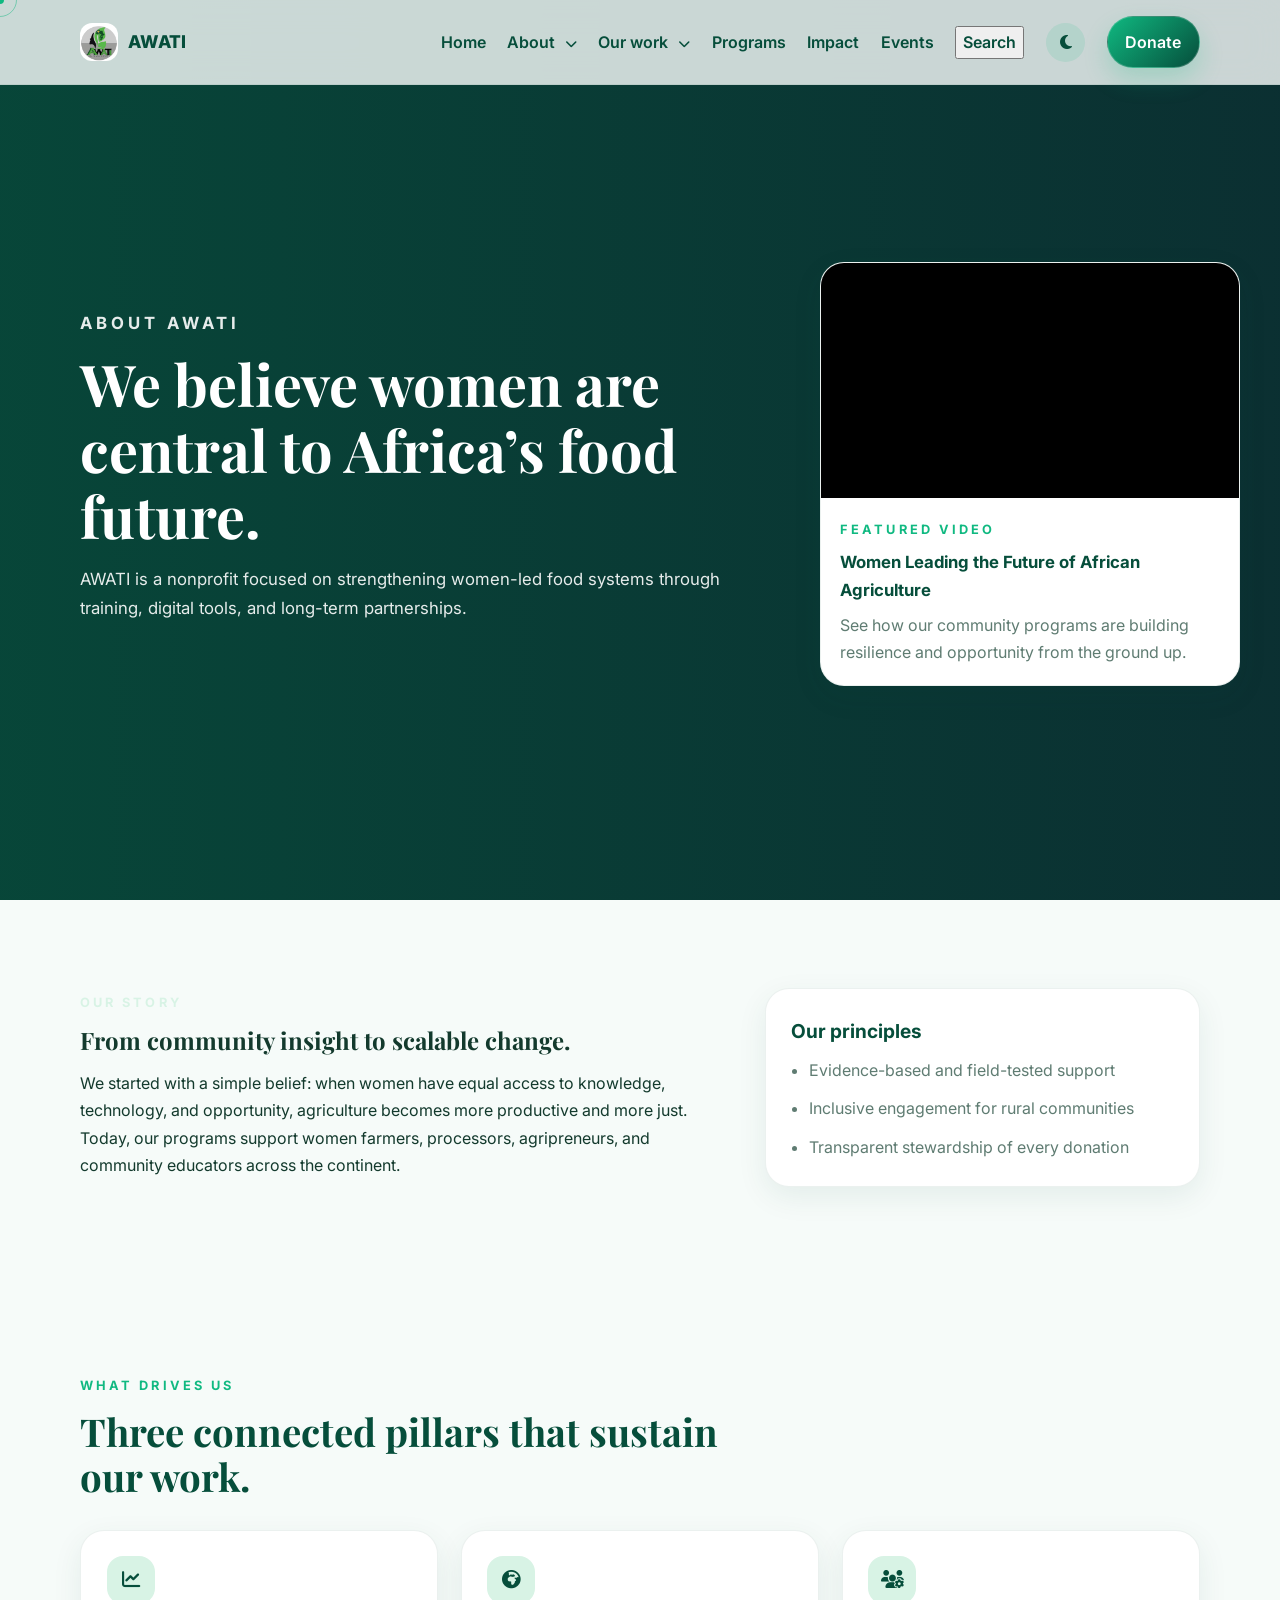
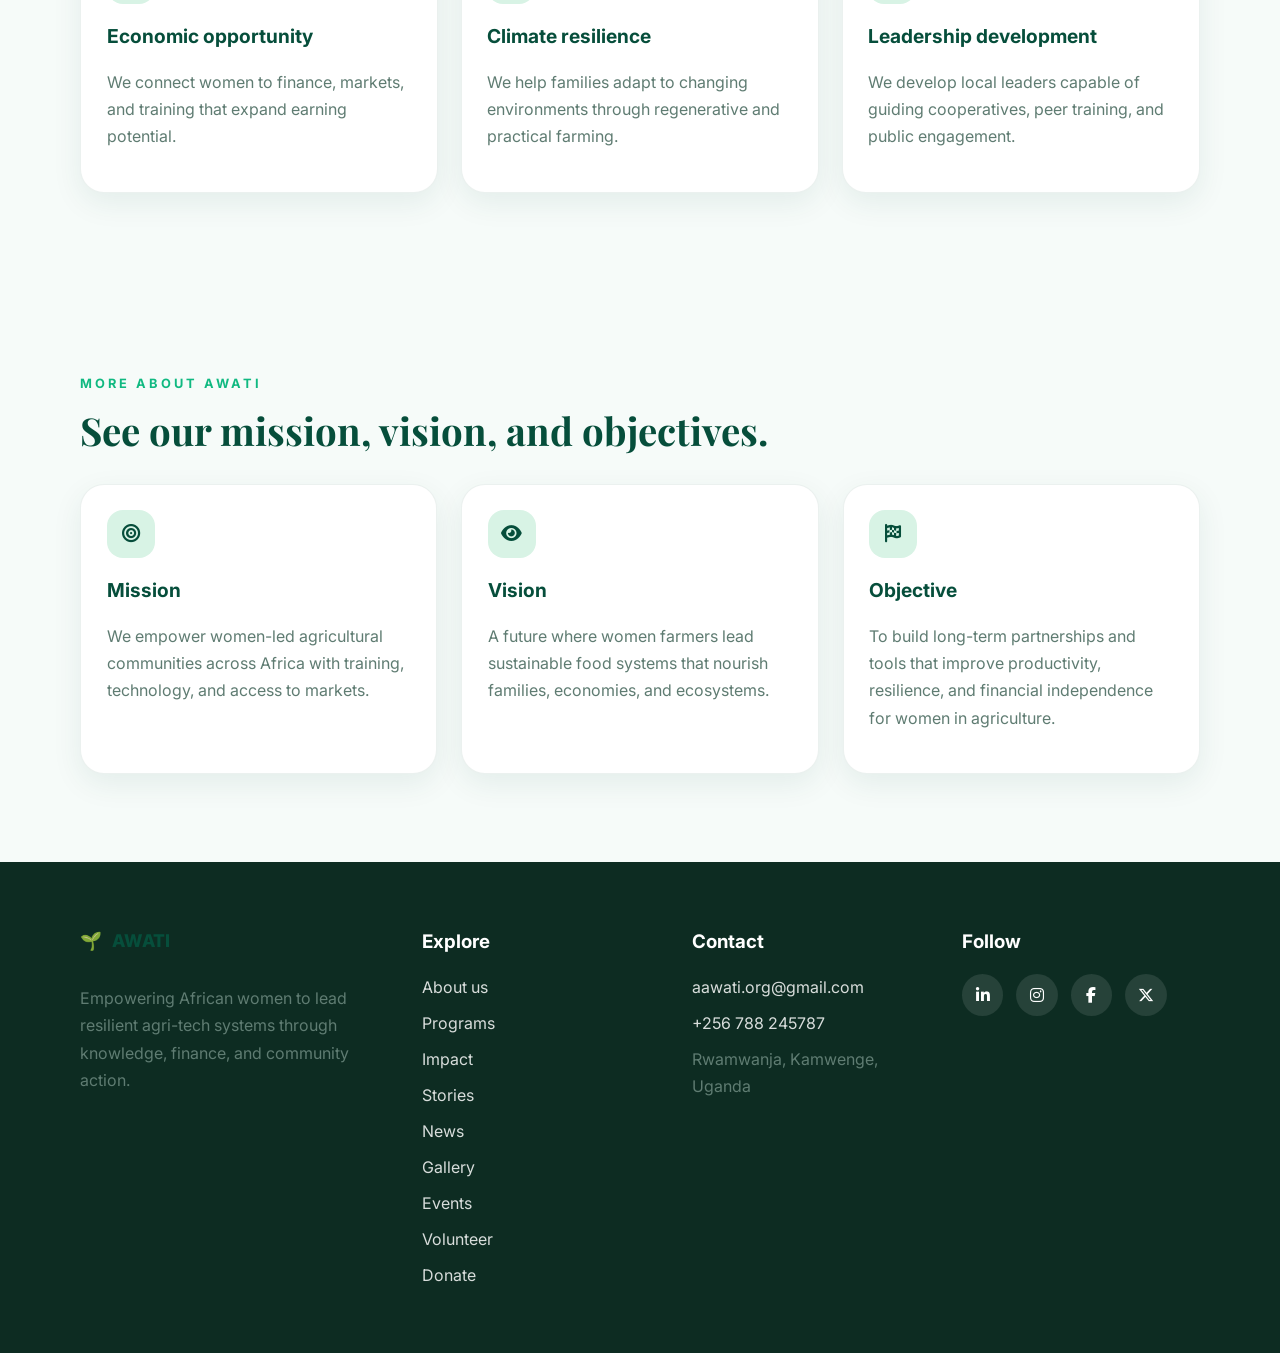
==== commit 887fe6c0: "Update about.html" ====
--- a/about.html
+++ b/about.html
@@ -210,9 +210,9 @@
         <div>
           <h3>Contact</h3>
           <ul>
-            <li><a href="mailto:hello@awati.org">hello@awati.org</a></li>
-            <li><a href="tel:+233201234567">+233 20 123 4567</a></li>
-            <li>Accra, Ghana</li>
+            <li><a href="mailto:awati.org@gmail.com">aawati.org@gmail.com</a></li>
+            <li><a href="tel:+256 788 245787">+256 788 245787</a></li>
+            <li>Rwamwanja, Kamwenge, Uganda</li>
           </ul>
         </div>
         <div>
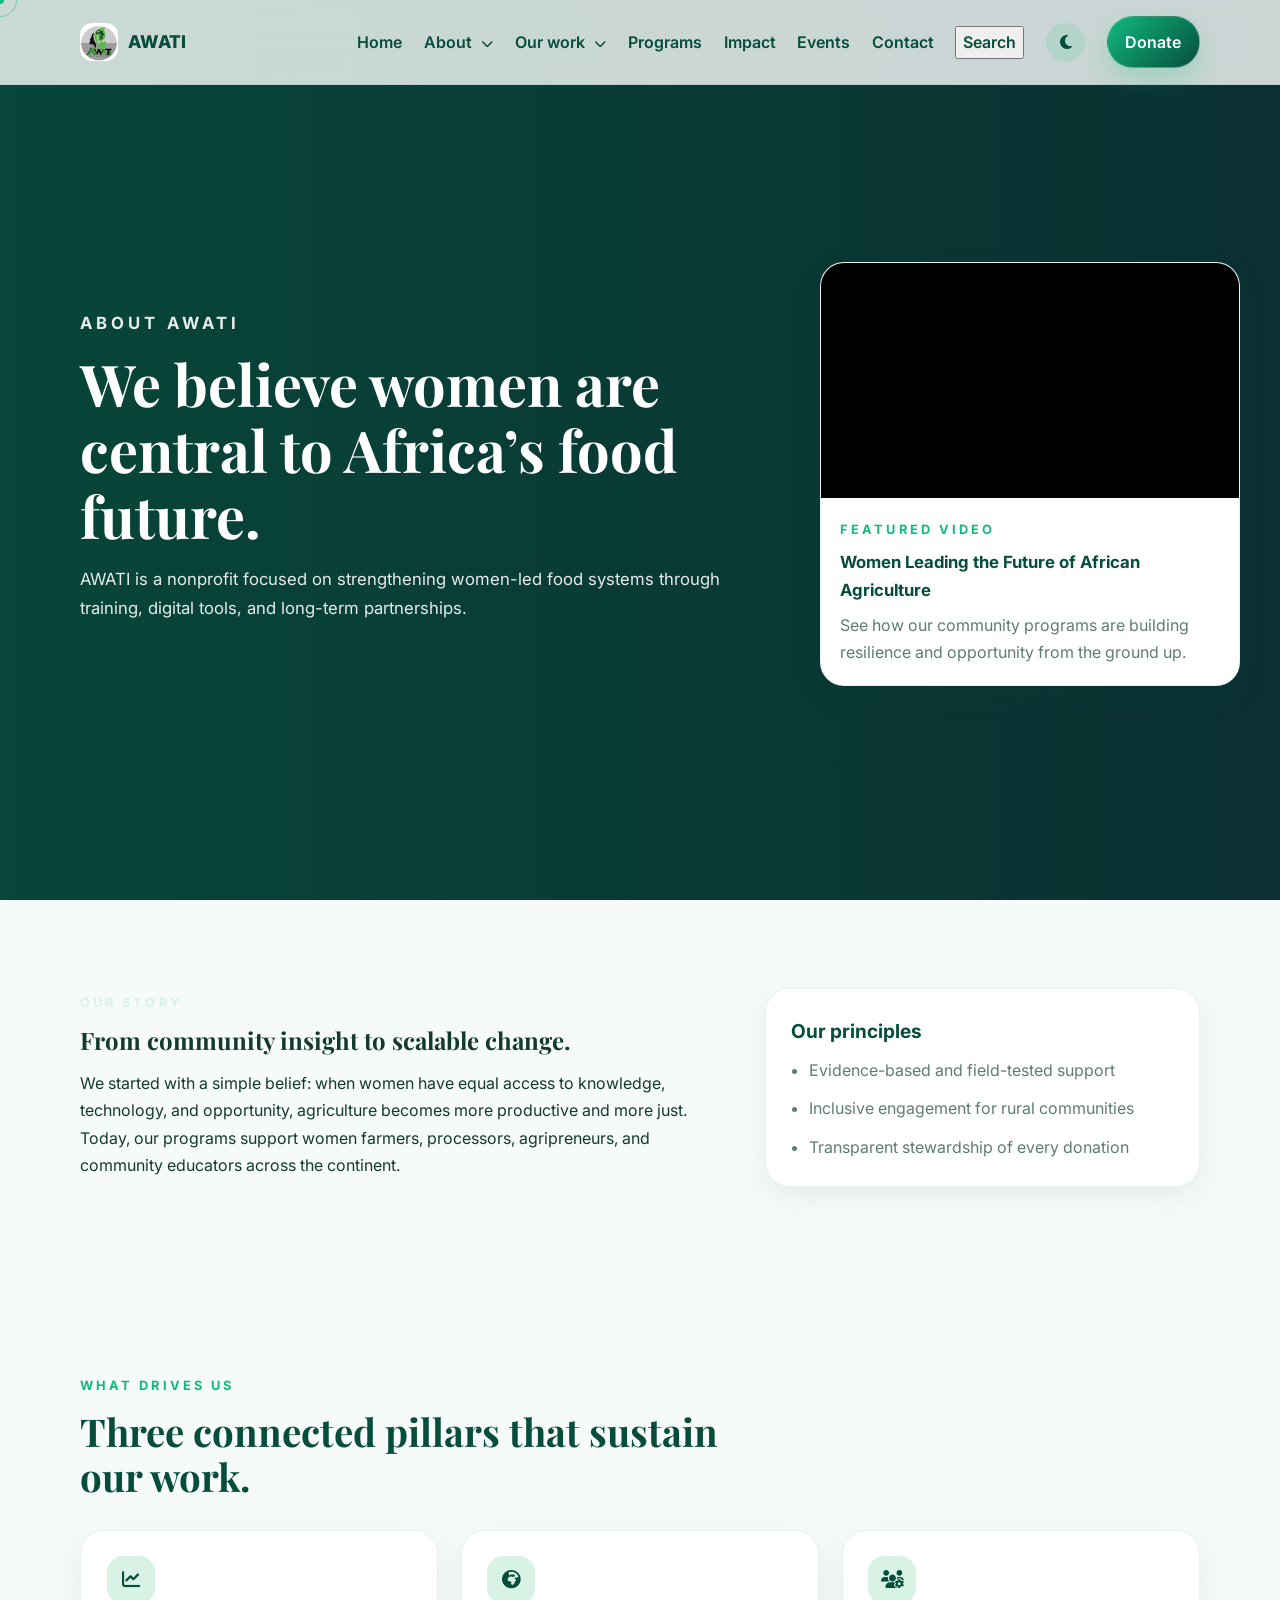
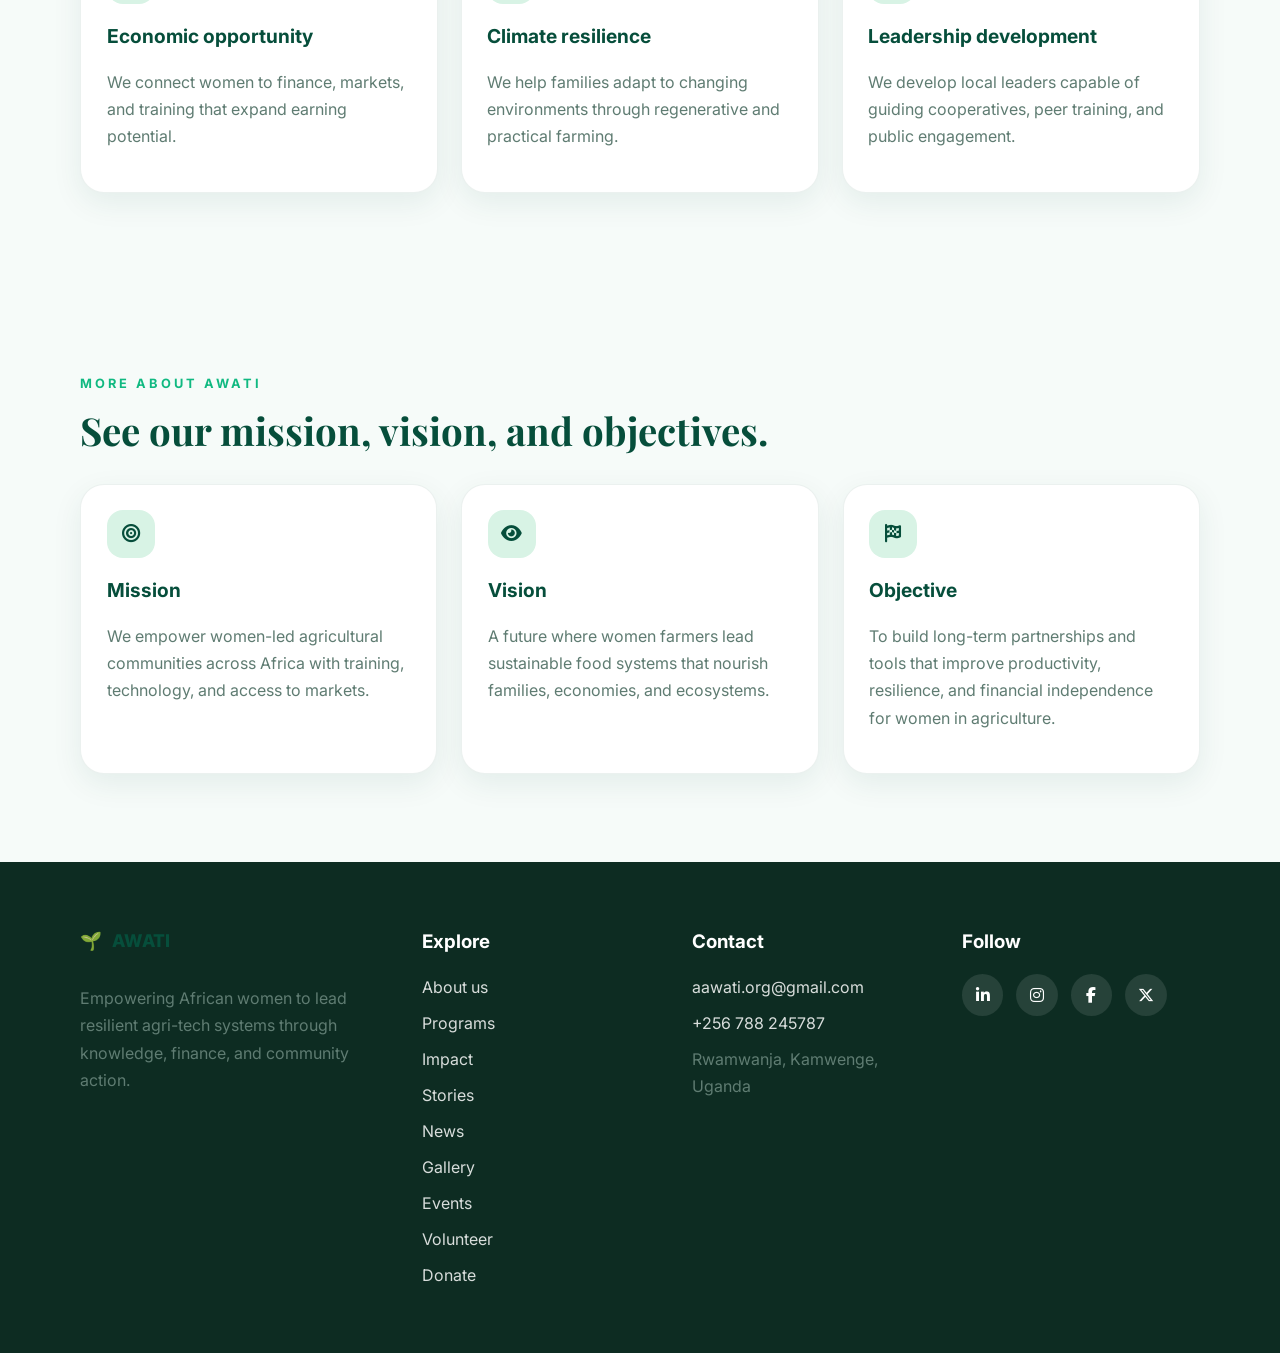
==== commit bbd9210f: "Update about.html" ====
--- a/about.html
+++ b/about.html
@@ -67,6 +67,7 @@
           <a class="nav-link" href="programs.html">Programs</a>
           <a class="nav-link" href="impact.html">Impact</a>
           <a class="nav-link" href="events.html">Events</a>
+           <a class="nav-link" href="contact.html">Contact</a>
           <button class="search-toggle nav-link" type="button" aria-label="Search site">Search</button>
           <button class="theme-toggle" type="button" aria-label="Toggle color theme">
             <i class="fa-solid fa-moon"></i>
